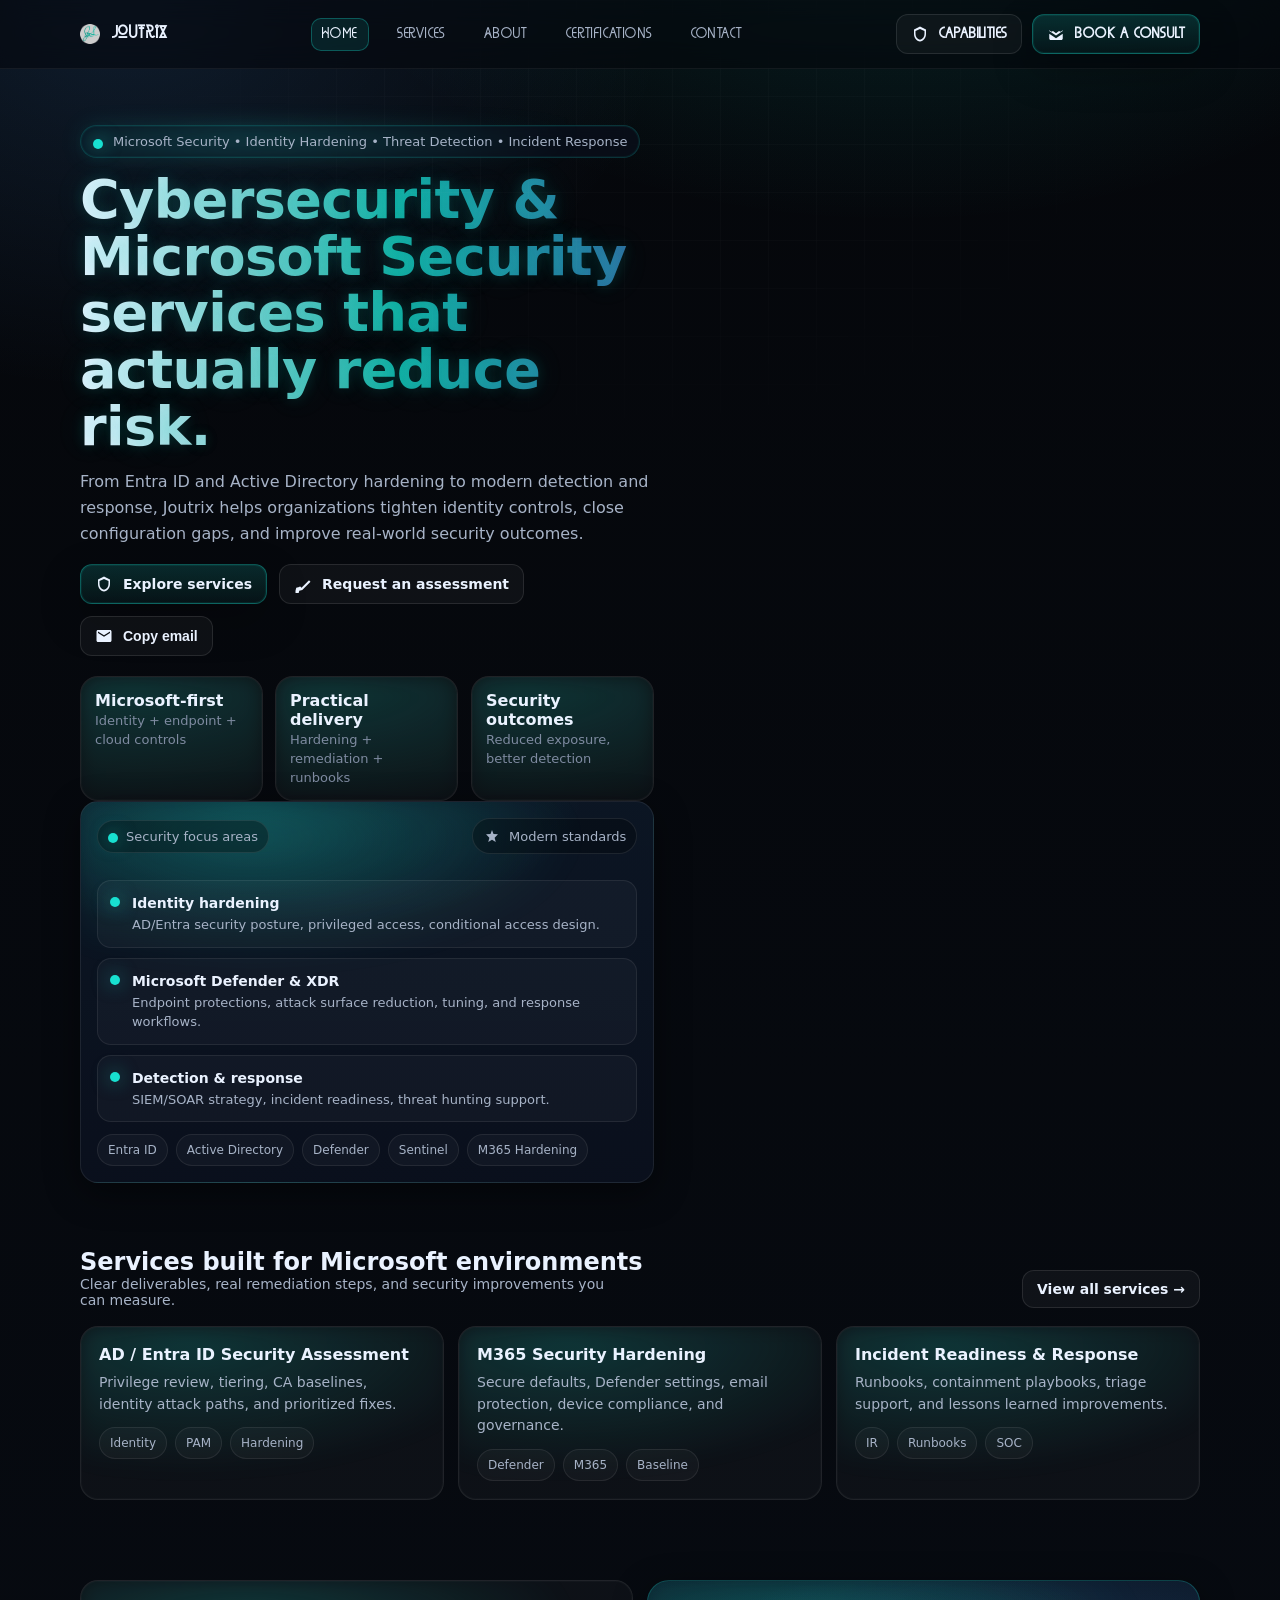
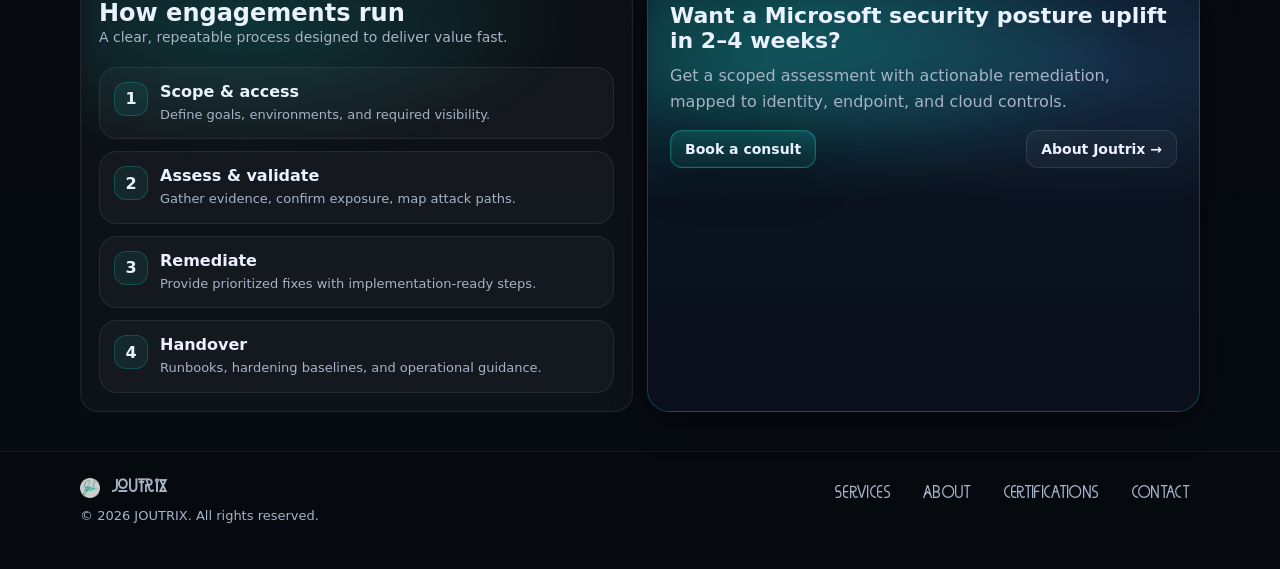
==== index.html @ ea207933 "Update index.html" ====
<!doctype html>
<html lang="en">
<head>
  <meta charset="utf-8" />
  <meta name="viewport" content="width=device-width,initial-scale=1" />
  <meta name="description" content="Joutrix Cybersecurity & Microsoft Security Services – hardening, detection, response, and advisory." />
  <meta name="robots" content="index, follow" />
  <link rel="canonical" href="https://tmp.joutrix.com/" />
  
  <!-- Open Graph / Social -->
  <meta property="og:type" content="website" />
  <meta property="og:title" content="Joutrix | Microsoft Security Consulting" />
  <meta property="og:description" content="Reduce risk with Entra ID hardening, Defender tuning, and incident response for Microsoft environments." />
  <meta property="og:url" content="https://tmp.joutrix.com/" />
  <meta property="og:image" content="https://tmp.joutrix.com/assets/og-image.jpg" />
  <meta name="twitter:card" content="summary_large_image" />
  
  <!-- Favicon & PWA -->
  <link rel="icon" type="image/x-icon" href="/assets/favicon.ico" />
  <link rel="apple-touch-icon" href="/assets/favicon.ico" />
  
  <title>Joutrix | Cybersecurity & Microsoft Security Services</title>
  <link rel="stylesheet" href="assets/styles.css" />
  
  <!-- Structured Data (Schema.org) -->
  <script type="application/ld+json">
  {
    "@context": "https://schema.org",
    "@type": "ProfessionalService",
    "name": "Joutrix",
    "description": "Cybersecurity & Microsoft Security services: Entra ID hardening, Defender tuning, incident response.",
    "url": "https://tmp.joutrix.com",
    "priceRange": "$$",
    "areaServed": "Worldwide"
  }
  </script>
</head>
<body>
  <!-- Accessibility: Skip link -->
  <a href="#main-content" class="skip-link">Skip to main content</a>
  
  <div class="bg-grid" aria-hidden="true"></div>

  <header>
    <div class="container">
      <div class="nav">
        <!-- NEW CODE -->
        <a class="brand" href="index.html" aria-label="Joutrix Home">
          <img src="assets/favicon.ico" alt="" aria-hidden="true" class="brand-logo" />
          <span>JOUTRIX</span>
        </a>

        <nav class="navlinks" aria-label="Primary">
          <a data-nav href="index.html">Home</a>
          <a data-nav href="services.html">Services</a>
          <a data-nav href="about.html">About</a>
          <a data-nav href="certifications.html">Certifications</a>
          <a data-nav href="contact.html">Contact</a>
        </nav>

        <div class="nav-cta">
          <a class="btn" href="services.html">
            <svg class="icon" viewBox="0 0 24 24" aria-hidden="true"><path d="M12 2l8 4v6c0 5-3.4 9.4-8 10-4.6-.6-8-5-8-10V6l8-4zm0 3.2L6 8v4c0 3.8 2.4 7.1 6 7.8 3.6-.7 6-4 6-7.8V8l-6-2.8z"/></svg>
            Capabilities
          </a>
          <a class="btn btn-primary" href="contact.html">
            <svg class="icon" viewBox="0 0 24 24" aria-hidden="true"><path d="M21 8V7l-3 2-2-1-4 3-4-3-2 1-3-2v1l9 6 9-6zm0 3.5l-9 6-9-6V18c0 1.1.9 2 2 2h14c1.1 0 2-.9 2-2v-6.5z"/></svg>
            Book a consult
          </a>
        </div>

        <button class="burger" data-burger aria-label="Open menu" aria-expanded="false" aria-controls="mobile-panel">
          <svg class="icon" viewBox="0 0 24 24" aria-hidden="true">
            <path d="M4 6h16v2H4V6zm0 5h16v2H4v-2zm0 5h16v2H4v-2z"/>
          </svg>
        </button>
      </div>

      <div class="mobile-panel" data-mobile-panel id="mobile-panel" hidden>
        <div class="brand" style="padding: 12px 8px; margin-bottom: 8px;">
          <img src="assets/favicon.ico" alt="" class="brand-logo" />
          <span>JOUTRIX</span>
        </div>
        <a data-nav href="index.html">Home</a>
        <a data-nav href="services.html">Services</a>
        <a data-nav href="about.html">About</a>
        <a data-nav href="certifications.html">Certifications</a>
        <a data-nav href="contact.html">Contact</a>
      </div>
    </div>
  </header>

  <main id="main-content">
    <section class="hero">
      <div class="container">
        <div class="pill glow">
          <span class="dot" aria-hidden="true"></span>
          Microsoft Security • Identity Hardening • Threat Detection • Incident Response
        </div>

        <div class="hero-grid">
          <div>
            <h1>Cybersecurity & Microsoft Security services that actually reduce risk.</h1>
            <p>
              From Entra ID and Active Directory hardening to modern detection and response,
              Joutrix helps organizations tighten identity controls, close configuration gaps,
              and improve real-world security outcomes.
            </p>

            <div class="hero-actions">
              <a class="btn btn-primary" href="services.html">
                <svg class="icon" viewBox="0 0 24 24" aria-hidden="true"><path d="M12 2l8 4v6c0 5-3.4 9.4-8 10-4.6-.6-8-5-8-10V6l8-4zm0 3.2L6 8v4c0 3.8 2.4 7.1 6 7.8 3.6-.7 6-4 6-7.8V8l-6-2.8z"/></svg>
                Explore services
              </a>
              <a class="btn" href="contact.html">
                <svg class="icon" viewBox="0 0 24 24" aria-hidden="true"><path d="M2 21l1-4 4-1 11-11 4 4-11 11-4 1-1 4H2zm6-6l2 2 10-10-2-2L8 15z"/></svg>
                Request an assessment
              </a>
              <button class="btn" data-copy="connect@joutrix.com" type="button">
                <svg class="icon" viewBox="0 0 24 24" aria-hidden="true"><path d="M20 4H4c-1.1 0-2 .9-2 2v12c0 1.1.9 2 2 2h16c1.1 0 2-.9 2-2V6c0-1.1-.9-2-2-2zm0 4l-8 5-8-5V6l8 5 8-5v2z"/></svg>
                Copy email
              </button>
            </div>

            <div class="kpi">
              <div class="card glow">
                <strong>Microsoft-first</strong>
                <span>Identity + endpoint + cloud controls</span>
              </div>
              <div class="card glow">
                <strong>Practical delivery</strong>
                <span>Hardening + remediation + runbooks</span>
              </div>
              <div class="card glow">
                <strong>Security outcomes</strong>
                <span>Reduced exposure, better detection</span>
              </div>
            </div>
          <aside class="hero-card glow">
            <div class="top">
              <div class="badge">
                <span class="dot" aria-hidden="true"></span>
                Security focus areas
              </div>
              <div class="badge">
                <svg class="icon" viewBox="0 0 24 24" aria-hidden="true"><path d="M12 17l-5 3 1.5-5.8L4 9.8l6-.4L12 4l2 5.4 6 .4-4.5 4.4L17 20z"/></svg>
                Modern standards
              </div>
            </div>

            <div class="content">
              <div class="mini-list">
                <div class="mini-item">
                  <span class="dot" aria-hidden="true"></span>
                  <div>
                    <b>Identity hardening</b>
                    <p>AD/Entra security posture, privileged access, conditional access design.</p>
                  </div>
                </div>
                <div class="mini-item">
                  <span class="dot" aria-hidden="true"></span>
                  <div>
                    <b>Microsoft Defender & XDR</b>
                    <p>Endpoint protections, attack surface reduction, tuning, and response workflows.</p>
                  </div>
                </div>
                <div class="mini-item">
                  <span class="dot" aria-hidden="true"></span>
                  <div>
                    <b>Detection & response</b>
                    <p>SIEM/SOAR strategy, incident readiness, threat hunting support.</p>
                  </div>
                </div>
              </div>

              <div class="tags" aria-label="Tags">
                <span class="tag">Entra ID</span>
                <span class="tag">Active Directory</span>
                <span class="tag">Defender</span>
                <span class="tag">Sentinel</span>
                <span class="tag">M365 Hardening</span>
              </div>
            </div>
          </aside>
        </div>
      </div>
    </section>

    <section>
      <div class="container">
        <div class="section-title">
          <div>
            <h2>Services built for Microsoft environments</h2>
            <p>Clear deliverables, real remediation steps, and security improvements you can measure.</p>
          </div>
          <a class="btn" href="services.html">View all services →</a>
        </div>

        <div class="grid-3">
          <div class="card glow">
            <h3>AD / Entra ID Security Assessment</h3>
            <p>Privilege review, tiering, CA baselines, identity attack paths, and prioritized fixes.</p>
            <div class="tags">
              <span class="tag">Identity</span><span class="tag">PAM</span><span class="tag">Hardening</span>
            </div>
          </div>

          <div class="card glow">
            <h3>M365 Security Hardening</h3>
            <p>Secure defaults, Defender settings, email protection, device compliance, and governance.</p>
            <div class="tags">
              <span class="tag">Defender</span><span class="tag">M365</span><span class="tag">Baseline</span>
            </div>
          </div>

          <div class="card glow">
            <h3>Incident Readiness & Response</h3>
            <p>Runbooks, containment playbooks, triage support, and lessons learned improvements.</p>
            <div class="tags">
              <span class="tag">IR</span><span class="tag">Runbooks</span><span class="tag">SOC</span>
            </div>
          </div>
        </div>
      </div>
    </section>

    <section>
      <div class="container">
        <div class="grid-2">
          <div class="card glow">
            <div class="section-title">
              <div>
                <h2>How engagements run</h2>
                <p>A clear, repeatable process designed to deliver value fast.</p>
              </div>
            </div>

            <div class="timeline">
              <div class="step">
                <div class="num">1</div>
                <div>
                  <b>Scope & access</b>
                  <span>Define goals, environments, and required visibility.</span>
                </div>
              </div>
              <div class="step">
                <div class="num">2</div>
                <div>
                  <b>Assess & validate</b>
                  <span>Gather evidence, confirm exposure, map attack paths.</span>
                </div>
              </div>
              <div class="step">
                <div class="num">3</div>
                <div>
                  <b>Remediate</b>
                  <span>Provide prioritized fixes with implementation-ready steps.</span>
                </div>
              </div>
              <div class="step">
                <div class="num">4</div>
                <div>
                  <b>Handover</b>
                  <span>Runbooks, hardening baselines, and operational guidance.</span>
                </div>
              </div>
            </div>
          </div>

          <div class="cta glow">
            <h2>Want a Microsoft security posture uplift in 2–4 weeks?</h2>
            <p>
              Get a scoped assessment with actionable remediation, mapped to identity, endpoint,
              and cloud controls.
            </p>
            <div class="row">
              <a class="btn btn-primary" href="contact.html">Book a consult</a>
              <a class="btn" href="about.html">About Joutrix →</a>
            </div>
          </div>
        </div>
      </div>
    </section>

  </main>

  <footer>
    <div class="container">
      <div class="footer-grid">
        <div>
          <div class="brand">
            <img src="assets/favicon.ico" alt="" aria-hidden="true" class="brand-logo" />
            <span>JOUTRIX</span>
          </div>
          <div style="margin-top:10px; font-size:13px;">© <span id="y"></span> JOUTRIX. All rights reserved.</div>
        </div>

        <div class="footer-links" aria-label="Footer">
          <a href="services.html">Services</a>
          <a href="about.html">About</a>
          <a href="certifications.html">Certifications</a>
          <a href="contact.html">Contact</a>
        </div>
      </div>
    </div>
  </footer>

  <script>
    document.getElementById('y').textContent = new Date().getFullYear();
  </script>
  <script src="assets/script.js"></script>
</body>
</html>
---- assets/styles.css ----
/* =========================
   JOUTRIX-STYLE CYBER THEME
   Modern, responsive, no framework
   ========================= */

/* Custom font: Eastone */
@font-face {
  font-family: "Eastone";
  src: url("./eastone.ttf") format("truetype");
  font-weight: 400;
  font-style: normal;
  font-display: swap;
}

:root{
  --bg-0: #05070b;
  --bg-1: #070b12;
  --panel: #0b1220;
  --panel-2: #0e1a2b;
  --text: #eaf2ff;
  --muted: #a7b3c7;
  --muted-2:#7f8ba1;

  /* Accent (teal glow) */
  --accent: #18e0d0;
  --accent-2:#56fff2;

  /* Secondary accent (Azure/purple hint) */
  --azure: #4da3ff;
  --violet:#8b5cf6;

  /* Borders / shadows */
  --border: rgba(255,255,255,.08);
  --border-2: rgba(24,224,208,.18);
  --shadow: 0 10px 35px rgba(0,0,0,.45);

  /* Radii */
  --r-lg: 18px;
  --r-md: 14px;

  /* Layout */
  --max: 1160px;

  /* Typography */
  --font: ui-sans-serif, system-ui, -apple-system, Segoe UI, Roboto, Helvetica, Arial, "Apple Color Emoji","Segoe UI Emoji";
}

*{ box-sizing: border-box; }
html{ scroll-behavior:smooth; }
body{
  margin:0;
  font-family: var(--font);
  color: var(--text);
  background:
    radial-gradient(1200px 800px at 70% -10%, rgba(24,224,208,.18), transparent 55%),
    radial-gradient(900px 650px at 10% 0%, rgba(77,163,255,.14), transparent 60%),
    linear-gradient(180deg, var(--bg-0), var(--bg-1));
  overflow-x:hidden;
}

a{ color:inherit; text-decoration:none; }
img{ max-width:100%; display:block; }

.container{
  max-width: var(--max);
  margin: 0 auto;
  padding: 0 20px;
}

/* Eastone only for headings + brand text */
h1, h2, h3,
.brand span,
.section-title h2,
.pagehead h1 {
  font-family: var(--font);
  letter-spacing: normal;
}

/* ======= Skip Link (Accessibility) ======= */
.skip-link{
  position: absolute;
  left: 12px;
  top: -60px;
  padding: 10px 14px;
  background: var(--accent);
  color: var(--bg-0);
  font-weight: 700;
  border-radius: 12px;
  z-index: 9999;
  transition: top .2s ease;
}

.skip-link:focus{
  top: 12px;
}

/* ======= Subtle cyber grid background layer ======= */
.bg-grid{
  position: fixed;
  inset: 0;
  pointer-events:none;
  opacity:.22;
  mix-blend-mode: screen;
  background:
    linear-gradient(to right, rgba(255,255,255,.06) 1px, transparent 1px),
    linear-gradient(to bottom, rgba(255,255,255,.06) 1px, transparent 1px);
  background-size: 48px 48px;
  mask-image: radial-gradient(600px 420px at 50% 12%, black 40%, transparent 75%);
}

/* ======= Glow utilities ======= */
.glow{
  position: relative;
  isolation: isolate;
}
.glow::after{
  content:"";
  position:absolute;
  inset:-2px;
  border-radius: inherit;
  background: radial-gradient(600px 240px at 30% 10%, rgba(24,224,208,.18), transparent 55%);
  filter: blur(10px);
  z-index:-1;
  pointer-events: none;
}

.pill{
  display:inline-flex;
  align-items:center;
  gap:10px;
  padding: 8px 12px;
  border:1px solid var(--border-2);
  background: rgba(11,18,32,.55);
  border-radius: 999px;
  box-shadow: 0 0 0 1px rgba(24,224,208,.06) inset;
  backdrop-filter: blur(10px);
  font-size: 13px;
  color: var(--muted);
}

/* ======= Header / Nav ======= */
header{
  position: sticky;
  top:0;
  z-index: 50;
  border-bottom: 1px solid rgba(255,255,255,.06);
  background: rgba(5,7,11,.55);
  backdrop-filter: blur(14px);
}

.nav{
  display:flex;
  align-items:center;
  justify-content: space-between;
  padding: 14px 0;
}

.brand{
  display:flex;
  align-items:center;
  gap:12px;
  letter-spacing: .5px;
  font-weight: 700;
}
/* Brand Logo (favicon) */
.brand-logo {
  width: 20px;
  height: 20px;
  border-radius: 8px;
  object-fit: contain;
}
.brand-badge{
  width: 36px; height:36px;
  border-radius: 12px;
  border:1px solid var(--border-2);
  background:
    radial-gradient(12px 12px at 30% 30%, rgba(24,224,208,.75), transparent 60%),
    radial-gradient(16px 16px at 70% 70%, rgba(77,163,255,.55), transparent 60%),
    linear-gradient(180deg, rgba(14,26,43,.9), rgba(11,18,32,.9));
  box-shadow: 0 0 22px rgba(24,224,208,.12);
}

.navlinks{
  display:flex;
  align-items:center;
  gap: 18px;
}

.navlinks a{
  color: var(--muted);
  font-size: 14px;
  padding: 8px 10px;
  border-radius: 10px;
  transition: .2s ease;
}
.navlinks a:hover,
.navlinks a[aria-current="page"],
.navlinks a.active{
  color: var(--text);
  background: rgba(24, 224, 208, 0.1);
  border: 1px solid rgba(24, 224, 208, 0.3);
}

/* =========================
   Eastone usage: MENU + FOOTER ONLY
   ========================= */

/* Top nav + mobile nav */
.navlinks a,
.mobile-panel a,
.nav-cta .btn,
.brand span {
  font-family: "Eastone", var(--font);
  letter-spacing: 0.4px;
}

/* Footer: brand + links */
footer .brand span,
footer a {
  font-family: "Eastone", var(--font);
  letter-spacing: 0.35px;
}

.nav-cta{
  display:flex;
  align-items:center;
  gap:10px;
}

.btn{
  display:inline-flex;
  align-items:center;
  justify-content:center;
  gap:10px;
  padding: 10px 14px;
  border-radius: 12px;
  border:1px solid rgba(255,255,255,.10);
  background: rgba(255,255,255,.04);
  color: var(--text);
  font-size: 14px;
  font-weight: 600;
  transition: .2s ease;
  cursor:pointer;
}
.btn:hover{ transform: translateY(-1px); border-color: rgba(255,255,255,.18); }
.btn:focus-visible {
  outline: 2px solid var(--accent);
  outline-offset: 2px;
}
.btn:focus {
  outline: none;
}
.btn-primary{
  border-color: rgba(24,224,208,.32);
  background:
    linear-gradient(180deg, rgba(24,224,208,.16), rgba(24,224,208,.05));
  box-shadow: 0 0 0 1px rgba(24,224,208,.08) inset, 0 16px 40px rgba(0,0,0,.25);
}
.btn-primary:hover{ border-color: rgba(24,224,208,.55); }
.btn:disabled,
.btn[aria-disabled="true"] {
  opacity: 0.6;
  cursor: not-allowed;
  transform: none !important;
}

.icon{
  width:18px; height:18px; display:inline-block;
  fill: currentColor;
}

/* Mobile */
.burger{
  display:none;
  width:40px; height:40px;
  border-radius: 12px;
  border: 1px solid rgba(255,255,255,.10);
  background: rgba(255,255,255,.04);
  cursor: pointer;
}
.burger:focus-visible {
  outline: 2px solid var(--accent);
  outline-offset: 2px;
}
.burger[aria-expanded="true"] {
  background: rgba(24, 224, 208, 0.12);
  border-color: var(--accent);
}
.burger[aria-expanded="true"] .icon {
  color: var(--accent);
}
.mobile-panel{
  display:none;
  padding: 0 0 16px 0;
}
.mobile-panel[hidden] {
  display: none !important;
}
.mobile-panel a{
  display:flex;
  align-items:center;
  padding: 12px 8px;
  border-radius: 12px;
  color: var(--muted);
  min-height: 44px;
}
.mobile-panel a:hover{
  background: rgba(255,255,255,.04);
  color: var(--text);
}

/* ======= Hero ======= */
.hero{
  padding: 56px 0 24px;
}
.hero-grid{
  display:grid;
  grid-template-columns: 1.05fr .95fr;
  gap: 26px;
  align-items: start;
}
.hero h1{
  font-family: var(--font);
  font-size: clamp(34px, 4.3vw, 54px);
  line-height: 1.05;
  margin: 14px 0 14px;

  /* cyber feel without a hard-to-read font */
  letter-spacing: -0.6px;
  text-shadow:
    0 0 14px rgba(24,224,208,.16),
    0 0 34px rgba(24,224,208,.10);

  background: linear-gradient(
    90deg,
    rgba(234,242,255,1) 0%,
    rgba(24,224,208,.75) 55%,
    rgba(77,163,255,.60) 100%
  );
  -webkit-background-clip: text;
  background-clip: text;
  color: transparent;
}
.hero p{
  color: var(--muted);
  font-size: 16px;
  line-height: 1.6;
  margin: 0 0 18px;
  max-width: 60ch;
}
.hero-actions{
  display:flex;
  flex-wrap: wrap;
  gap: 12px;
  margin-top: 16px;
}
.kpi{
  display:grid;
  grid-template-columns: repeat(3, 1fr);
  gap: 12px;
  margin-top: 20px;
}
.kpi .card{
  padding: 14px;
}
.kpi strong{
  display:block;
  font-size: 16px;
}
.kpi span{ color: var(--muted-2); font-size: 13px; }

/* Hero right card */
.hero-card{
  border: 1px solid var(--border);
  border-radius: var(--r-lg);
  background:
    radial-gradient(600px 240px at 30% 0%, rgba(24,224,208,.18), transparent 55%),
    linear-gradient(180deg, rgba(14,26,43,.75), rgba(11,18,32,.8));
  box-shadow: var(--shadow);
  overflow:hidden;
  contain: layout style paint;
}
.hero-card .top{
  padding: 16px 16px 0;
  display:flex;
  align-items:center;
  justify-content: space-between;
  gap: 10px;
}
.badge{
  display:inline-flex;
  align-items:center;
  gap:8px;
  font-size: 13px;
  color: var(--muted);
  padding: 8px 10px;
  border-radius: 999px;
  border: 1px solid rgba(255,255,255,.09);
  background: rgba(5,7,11,.35);
}
.hero-card .content{
  padding: 14px 16px 16px;
}
.mini-list{
  display:grid;
  gap: 10px;
  margin-top: 12px;
}
.mini-item{
  display:flex;
  gap: 12px;
  padding: 12px;
  border-radius: 14px;
  border: 1px solid rgba(255,255,255,.08);
  background: rgba(255,255,255,.03);
  transition: border-color 0.2s ease, background 0.2s ease;
}
.mini-item:hover,
.mini-item:focus-within {
  border-color: var(--accent);
  background: rgba(24, 224, 208, 0.06);
}
.mini-item b{ font-size: 14px; }
.mini-item p{
  margin: 4px 0 0;
  color: var(--muted);
  font-size: 13px;
  line-height: 1.45;
}
.dot{
  width: 10px;
  height: 10px;
  margin-top: 4px;
  border-radius: 50%;
  background: var(--accent);
  box-shadow: 0 0 18px rgba(24,224,208,.55);
}

/* ======= Sections / Cards ======= */
section{
  padding: 40px 0;
}
.section-title{
  display:flex;
  align-items: flex-end;
  justify-content: space-between;
  gap: 16px;
  margin-bottom: 18px;
}
.section-title h2{
  margin:0;
  font-size: 24px;
}
.section-title p{
  margin:0;
  color: var(--muted);
  font-size: 14px;
  max-width: 62ch;
}

.grid-3{
  display:grid;
  grid-template-columns: repeat(3, 1fr);
  gap: 14px;
}
.grid-2{
  display:grid;
  grid-template-columns: repeat(2, 1fr);
  gap: 14px;
}

.card{
  border: 1px solid var(--border);
  border-radius: var(--r-lg);
  background: rgba(255,255,255,.03);
  padding: 18px;
  box-shadow: 0 0 0 1px rgba(255,255,255,.02) inset;
  contain: layout style paint;
}
.card:hover{
  border-color: rgba(24,224,208,.22);
}
.card:focus-within {
  border-color: var(--accent);
  background: rgba(24, 224, 208, 0.06);
}
.card h3{
  margin: 0 0 8px;
  font-size: 16px;
}
.card p{
  margin: 0;
  color: var(--muted);
  font-size: 14px;
  line-height: 1.55;
}

.tags{
  display:flex;
  flex-wrap: wrap;
  gap: 8px;
  margin-top: 12px;
}
.tag{
  font-size: 12px;
  color: var(--muted);
  padding: 6px 10px;
  border-radius: 999px;
  border:1px solid rgba(255,255,255,.08);
  background: rgba(255,255,255,.03);
  transition: all 0.2s ease;
  white-space: nowrap;
  min-height: 32px;
  display: inline-flex;
  align-items: center;
}
.tag:hover {
  color: var(--text);
  border-color: var(--accent);
  background: rgba(24, 224, 208, 0.1);
}

/* ======= Process timeline ======= */
.timeline{
  display:grid;
  gap: 12px;
}
.step{
  display:flex;
  gap: 12px;
  padding: 14px;
  border-radius: var(--r-lg);
  border:1px solid rgba(255,255,255,.08);
  background: rgba(255,255,255,.03);
  transition: border-color 0.2s ease, background 0.2s ease;
}
.step:hover {
  border-color: var(--accent);
  background: rgba(24, 224, 208, 0.06);
}
.step .num{
  width: 34px; height:34px;
  border-radius: 12px;
  display:grid;
  place-items:center;
  border:1px solid rgba(24,224,208,.22);
  background: rgba(24,224,208,.08);
  color: var(--text);
  font-weight: 700;
  flex-shrink: 0;
}
.step b{ display:block; }
.step span{
  display:block;
  color: var(--muted);
  font-size: 13px;
  margin-top: 4px;
  line-height: 1.5;
}

/* ======= CTA ======= */
.cta{
  border-radius: 22px;
  border:1px solid rgba(24,224,208,.24);
  background:
    radial-gradient(700px 250px at 20% 20%, rgba(24,224,208,.20), transparent 55%),
    radial-gradient(700px 250px at 80% 20%, rgba(77,163,255,.16), transparent 55%),
    linear-gradient(180deg, rgba(14,26,43,.72), rgba(11,18,32,.78));
  box-shadow: var(--shadow);
  padding: 22px;
  contain: layout style paint;
}
.cta h2{ margin: 0 0 10px; font-size: 22px; }
.cta p{ margin: 0; color: var(--muted); line-height: 1.6; }
.cta .row{
  display:flex;
  flex-wrap: wrap;
  align-items:center;
  justify-content: space-between;
  gap: 14px;
  margin-top: 16px;
}

/* ======= Footer ======= */
footer{
  padding: 26px 0 46px;
  color: var(--muted);
  border-top: 1px solid rgba(255,255,255,.06);
  background: rgba(5,7,11,.35);
}
.footer-grid{
  display:grid;
  grid-template-columns: 1.3fr .7fr;
  gap: 18px;
}
.footer-links{
  display:flex;
  flex-wrap: wrap;
  gap: 12px;
  justify-content: flex-end;
}
.footer-links a{
  color: var(--muted);
  padding: 8px 10px;
  border-radius: 10px;
}
.footer-links a:hover{
  color: var(--text);
  background: rgba(255,255,255,.04);
}

/* ======= Page header ======= */
.pagehead{
  padding: 26px 0 10px;
}
.pagehead h1{
  margin: 8px 0 10px;
  font-size: 34px;
  letter-spacing: -0.4px;
}
.pagehead p{
  margin: 0;
  color: var(--muted);
  max-width: 70ch;
  line-height: 1.65;
}

/* ======= Forms ======= */
form{
  display:grid;
  gap: 12px;
}
.field{
  display:grid;
  gap: 8px;
}
label{ color: var(--muted); font-size: 13px; }
input, textarea, select{
  width: 100%;
  padding: 12px 12px;
  border-radius: 14px;
  border:1px solid rgba(255,255,255,.10);
  background: rgba(255,255,255,.03);
  color: var(--text);
  outline: none;
  font-size: 16px;
}
textarea{ min-height: 140px; resize: vertical; }
input:focus, textarea:focus, select:focus{
  border-color: rgba(24,224,208,.38);
  box-shadow: 0 0 0 4px rgba(24,224,208,.10);
}
input:focus-visible, textarea:focus-visible, select:focus-visible {
  outline: 2px solid var(--accent);
  outline-offset: 2px;
}
input:invalid:not(:placeholder-shown),
textarea:invalid:not(:placeholder-shown) {
  border-color: #ef4444;
}
input:valid:not(:placeholder-shown),
textarea:valid:not(:placeholder-shown) {
  border-color: #22c55e;
}

/* ======= Screen Reader Only (Accessibility) ======= */
.sr-only {
  position: absolute;
  width: 1px; height: 1px;
  padding: 0; margin: -1px;
  overflow: hidden; clip: rect(0,0,0,0);
  white-space: nowrap; border: 0;
}

/* ======= Responsive ======= */
@media (max-width: 980px){
  .hero-grid{ grid-template-columns: 1fr; }
  .grid-3{ grid-template-columns: 1fr; }
  .grid-2{ grid-template-columns: 1fr; }
  .kpi{ grid-template-columns: 1fr; }
}
@media (max-width: 820px){
  .navlinks, .nav-cta{ display:none; }
  .burger{ display:inline-grid; place-items:center; }
  .mobile-panel{ display:block; }
  .footer-grid{ grid-template-columns: 1fr; }
  .footer-links{ justify-content: flex-start; }
}
@media (max-width: 768px) {
  .hero h1 {
    font-size: clamp(28px, 6vw, 42px);
  }
  .hero-actions {
    flex-direction: column;
    align-items: stretch;
  }
  .hero-actions .btn {
    width: 100%;
    justify-content: center;
  }
  .kpi {
    grid-template-columns: repeat(2, 1fr);
  }
  .section-title {
    flex-direction: column;
    align-items: flex-start;
    gap: 12px;
  }
  .section-title .btn {
    width: 100%;
    justify-content: center;
  }
}

/* ======= Reduced Motion (Accessibility) ======= */
@media (prefers-reduced-motion: reduce) {
  *,
  *::before,
  *::after {
    animation-duration: 0.01ms !important;
    animation-iteration-count: 1 !important;
    transition-duration: 0.01ms !important;
    scroll-behavior: auto !important;
  }
  .btn:hover { transform: none; }
}

/* ======= High Contrast Mode (Accessibility) ======= */
@media (prefers-contrast: high) {
  :root {
    --border: rgba(255,255,255,.3);
    --muted: #cbd5e1;
    --muted-2: #94a3b8;
  }
  .card,
  .hero-card,
  .cta {
    border-width: 2px;
  }
  .glow::after {
    display: none;
  }
}

/* ======= Print Styles ======= */
@media print {
  .bg-grid,
  .burger,
  .mobile-panel,
  .nav-cta,
  .hero-actions button[data-copy] {
    display: none !important;
  }
  body {
    background: #fff !important;
    color: #000 !important;
  }
  .card,
  .hero-card,
  .cta {
    border: 1px solid #ccc !important;
    box-shadow: none !important;
    background: #fff !important;
  }
  a {
    text-decoration: underline;
    color: #000 !important;
  }
}
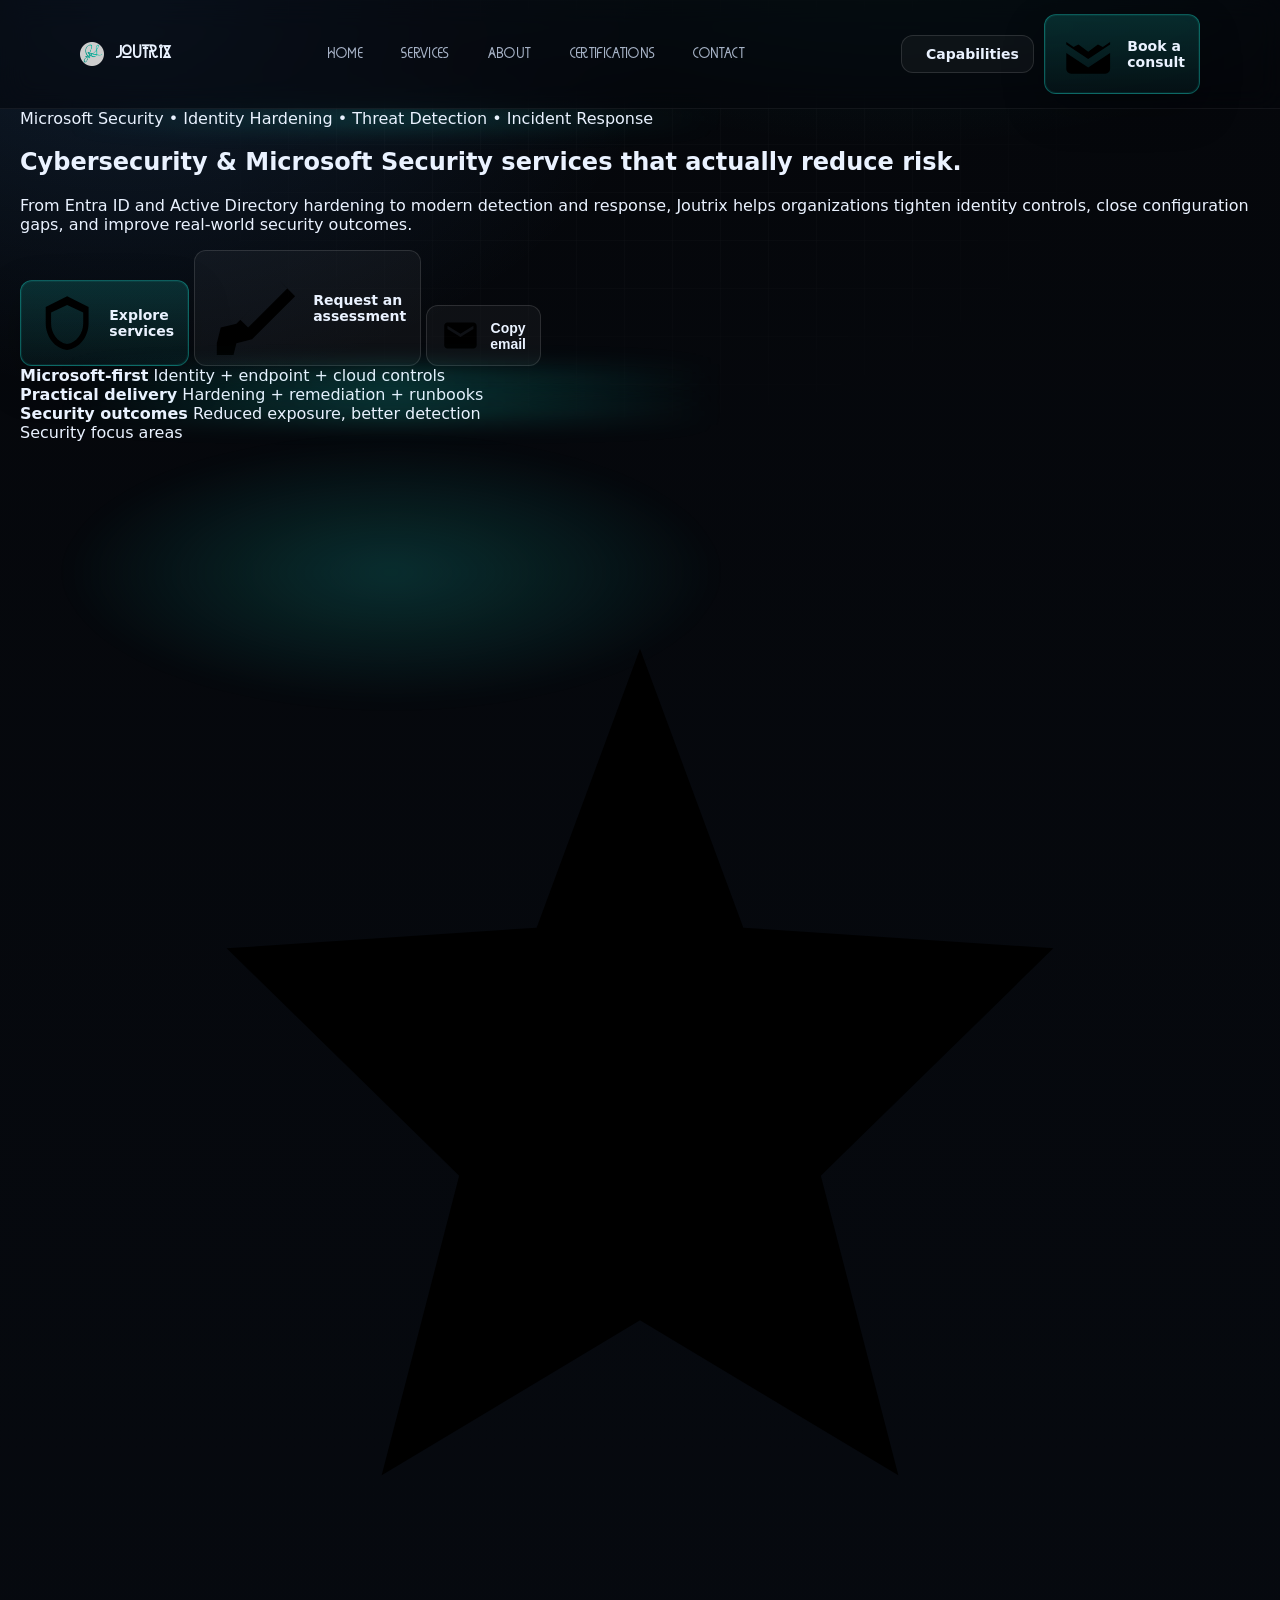
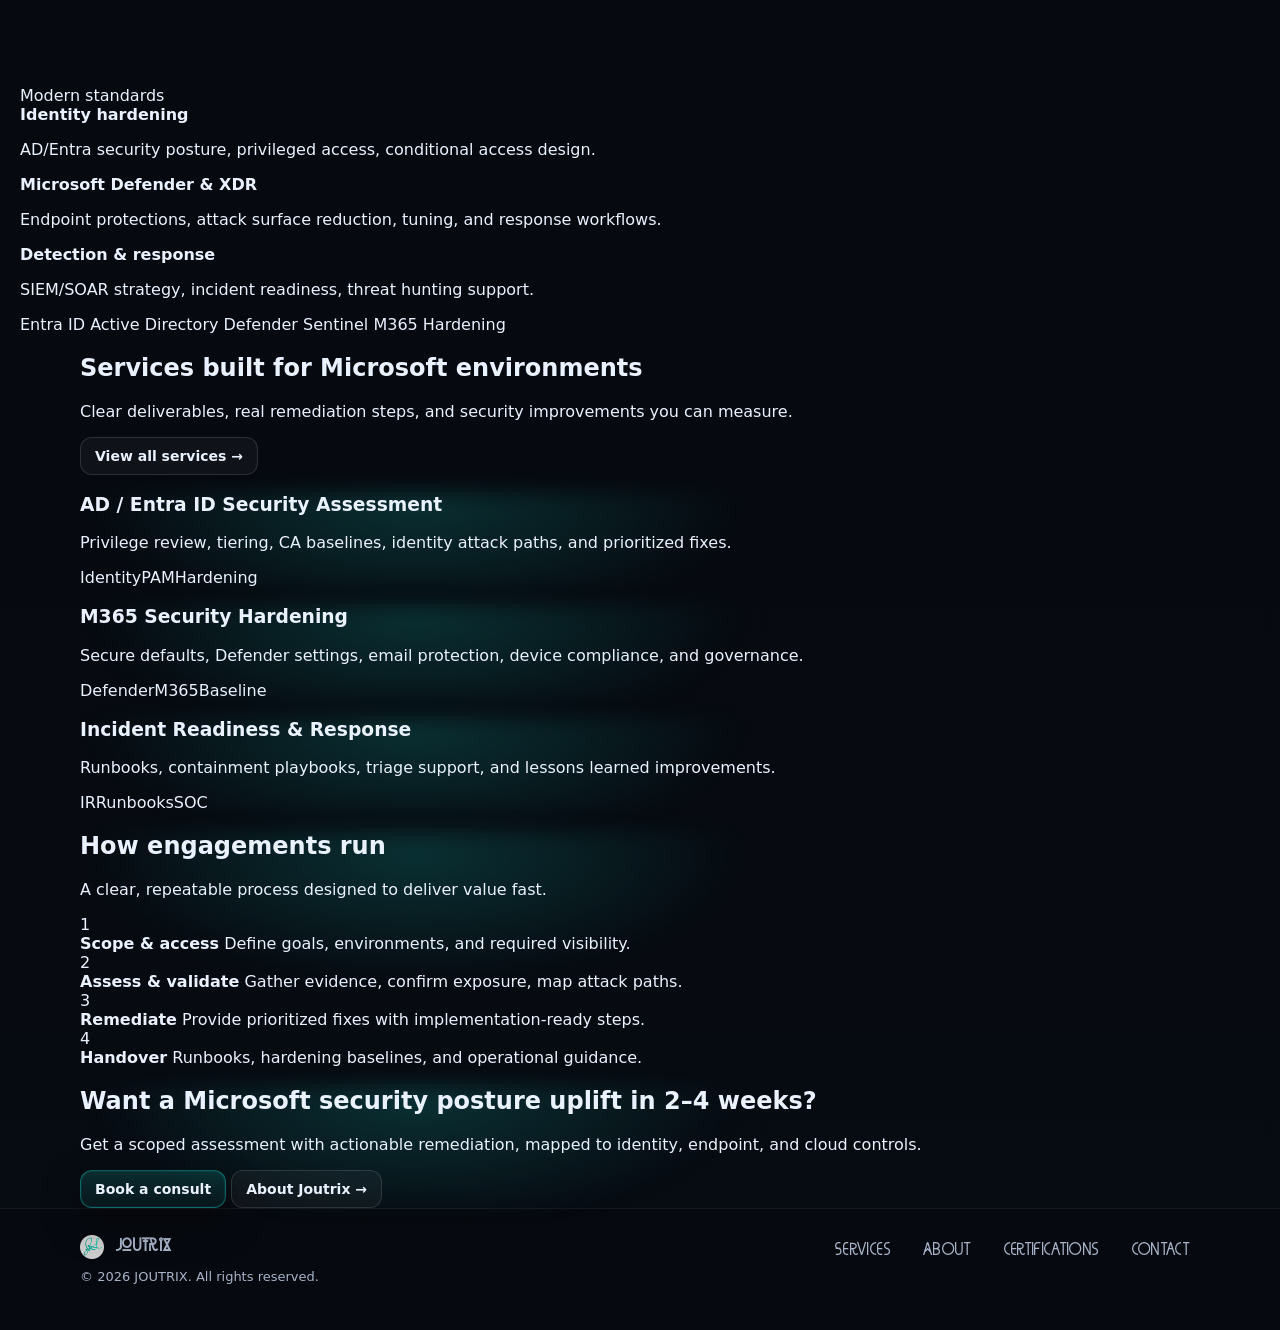
==== commit 47ce22b1: "Update index.html" ====
--- a/index.html
+++ b/index.html
@@ -92,7 +92,7 @@
 
   <main id="main-content">
     <section class="hero">
-      <div class="container">
+      <div class="container-wide">
         <div class="pill glow">
           <span class="dot" aria-hidden="true"></span>
           Microsoft Security • Identity Hardening • Threat Detection • Incident Response
--- a/assets/styles.css
+++ b/assets/styles.css
@@ -1,9 +1,8 @@
 /* =========================
-   JOUTRIX-STYLE CYBER THEME
-   Modern, responsive, no framework
-   ========================= */
-
-/* Custom font: Eastone */
+  , responsive, no framework   JOUTRIX-STYLE CYBER THEME
+   ========================= */
+
+/* Custom font: Eastone (branding only) */
 @font-face {
   font-family: "Eastone";
   src: url("./eastone.ttf") format("truetype");
@@ -21,13 +20,9 @@
   --muted: #a7b3c7;
   --muted-2:#7f8ba1;
 
-  /* Accent (teal glow) */
+  /* Accent */
   --accent: #18e0d0;
   --accent-2:#56fff2;
-
-  /* Secondary accent (Azure/purple hint) */
-  --azure: #4da3ff;
-  --violet:#8b5cf6;
 
   /* Borders / shadows */
   --border: rgba(255,255,255,.08);
@@ -41,12 +36,14 @@
   /* Layout */
   --max: 1160px;
 
-  /* Typography */
-  --font: ui-sans-serif, system-ui, -apple-system, Segoe UI, Roboto, Helvetica, Arial, "Apple Color Emoji","Segoe UI Emoji";
+  /* Body typography (readable) */
+  --font: ui-sans-serif, system-ui, -apple-system, Segoe UI, Roboto,
+           Helvetica, Arial, "Apple Color Emoji","Segoe UI Emoji";
 }
 
 *{ box-sizing: border-box; }
 html{ scroll-behavior:smooth; }
+
 body{
   margin:0;
   font-family: var(--font);
@@ -66,35 +63,45 @@
   margin: 0 auto;
   padding: 0 20px;
 }
-
-/* Eastone only for headings + brand text */
-h1, h2, h3,
-.brand span,
-.section-title h2,
-.pagehead h1 {
-  font-family: var(--font);
-  letter-spacing: normal;
-}
-
-/* ======= Skip Link (Accessibility) ======= */
+/* Wider container (use only where needed, e.g., HERO) */
+.container-wide{
+  max-width: 1320px;   /* Feel free to try 1440px if you want it even wider */
+  margin: 0 auto;
+  padding: 0 20px;
+}
+
+/* =========================
+   Accessibility
+   ========================= */
+
 .skip-link{
-  position: absolute;
-  left: 12px;
-  top: -60px;
-  padding: 10px 14px;
-  background: var(--accent);
-  color: var(--bg-0);
-  font-weight: 700;
-  border-radius: 12px;
-  z-index: 9999;
+  position:absolute;
+  left:12px;
+  top:-60px;
+  padding:10px 14px;
+  background:var(--accent);
+  color:var(--bg-0);
+  font-weight:700;
+  border-radius:12px;
+  z-index:9999;
   transition: top .2s ease;
 }
-
-.skip-link:focus{
-  top: 12px;
-}
-
-/* ======= Subtle cyber grid background layer ======= */
+.skip-link:focus{ top:12px; }
+
+.sr-only{
+  position:absolute;
+  width:1px; height:1px;
+  margin:-1px; padding:0;
+  overflow:hidden;
+  clip:rect(0,0,0,0);
+  white-space:nowrap;
+  border:0;
+}
+
+/* =========================
+   Background grid
+   ========================= */
+
 .bg-grid{
   position: fixed;
   inset: 0;
@@ -108,7 +115,10 @@
   mask-image: radial-gradient(600px 420px at 50% 12%, black 40%, transparent 75%);
 }
 
-/* ======= Glow utilities ======= */
+/* =========================
+   Glow utility
+   ========================= */
+
 .glow{
   position: relative;
   isolation: isolate;
@@ -118,110 +128,87 @@
   position:absolute;
   inset:-2px;
   border-radius: inherit;
-  background: radial-gradient(600px 240px at 30% 10%, rgba(24,224,208,.18), transparent 55%);
+  background: radial-gradient(
+    600px 240px at 30% 10%,
+    rgba(24,224,208,.18),
+    transparent 55%
+  );
   filter: blur(10px);
   z-index:-1;
-  pointer-events: none;
-}
-
-.pill{
-  display:inline-flex;
-  align-items:center;
-  gap:10px;
-  padding: 8px 12px;
-  border:1px solid var(--border-2);
-  background: rgba(11,18,32,.55);
-  border-radius: 999px;
-  box-shadow: 0 0 0 1px rgba(24,224,208,.06) inset;
-  backdrop-filter: blur(10px);
-  font-size: 13px;
-  color: var(--muted);
-}
-
-/* ======= Header / Nav ======= */
+  pointer-events:none;
+}
+
+/* =========================
+   Header / Navigation
+   ========================= */
+
 header{
   position: sticky;
   top:0;
-  z-index: 50;
-  border-bottom: 1px solid rgba(255,255,255,.06);
-  background: rgba(5,7,11,.55);
+  z-index:50;
+  border-bottom:1px solid rgba(255,255,255,.06);
+  background:rgba(5,7,11,.55);
   backdrop-filter: blur(14px);
 }
 
+/* Grid-based header to prevent shifting */
 .nav{
-  display:flex;
-  align-items:center;
-  justify-content: space-between;
-  padding: 14px 0;
+  display:grid;
+  grid-template-columns:auto 1fr auto;
+  align-items:center;
+  padding:14px 0;
 }
 
 .brand{
   display:flex;
   align-items:center;
   gap:12px;
-  letter-spacing: .5px;
-  font-weight: 700;
-}
-/* Brand Logo (favicon) */
-.brand-logo {
-  width: 20px;
-  height: 20px;
-  border-radius: 8px;
-  object-fit: contain;
-}
-.brand-badge{
-  width: 36px; height:36px;
-  border-radius: 12px;
-  border:1px solid var(--border-2);
-  background:
-    radial-gradient(12px 12px at 30% 30%, rgba(24,224,208,.75), transparent 60%),
-    radial-gradient(16px 16px at 70% 70%, rgba(77,163,255,.55), transparent 60%),
-    linear-gradient(180deg, rgba(14,26,43,.9), rgba(11,18,32,.9));
-  box-shadow: 0 0 22px rgba(24,224,208,.12);
-}
-
-.navlinks{
-  display:flex;
-  align-items:center;
-  gap: 18px;
-}
-
-.navlinks a{
-  color: var(--muted);
-  font-size: 14px;
-  padding: 8px 10px;
-  border-radius: 10px;
-  transition: .2s ease;
-}
-.navlinks a:hover,
-.navlinks a[aria-current="page"],
-.navlinks a.active{
-  color: var(--text);
-  background: rgba(24, 224, 208, 0.1);
-  border: 1px solid rgba(24, 224, 208, 0.3);
-}
-
-/* =========================
-   Eastone usage: MENU + FOOTER ONLY
-   ========================= */
-
-/* Top nav + mobile nav */
+  font-weight:700;
+}
+
+/* Logo image */
+.brand-logo{
+  width:24px;
+  height:24px;
+  border-radius:8px;
+  object-fit:contain;
+}
+
+/* Menu system uses EASTONE */
+.brand span,
 .navlinks a,
 .mobile-panel a,
-.nav-cta .btn,
-.brand span {
-  font-family: "Eastone", var(--font);
-  letter-spacing: 0.4px;
-}
-
-/* Footer: brand + links */
 footer .brand span,
-footer a {
-  font-family: "Eastone", var(--font);
-  letter-spacing: 0.35px;
-}
-
+footer a{
+  font-family:"Eastone", var(--font);
+  letter-spacing:0.35px;
+}
+
+/* Nav links */
+.navlinks{
+  justify-self:center;
+  display:flex;
+  align-items:center;
+  gap:18px;
+}
+.navlinks a{
+  color:var(--muted);
+  font-size:14px;
+  padding:8px 10px;
+  border-radius:10px;
+  transition:.2s ease;
+}
+.navlinks a:hover,
+.navlinks a.active,
+.navlinks a[aria-current="page"]{
+  color:var(--text);
+  background:rgba(24,224,208,.10);
+  border:1px solid rgba(24,224,208,.30);
+}
+
+/* CTA buttons */
 .nav-cta{
+  justify-self:end;
   display:flex;
   align-items:center;
   gap:10px;
@@ -232,538 +219,155 @@
   align-items:center;
   justify-content:center;
   gap:10px;
-  padding: 10px 14px;
-  border-radius: 12px;
-  border:1px solid rgba(255,255,255,.10);
-  background: rgba(255,255,255,.04);
-  color: var(--text);
-  font-size: 14px;
-  font-weight: 600;
-  transition: .2s ease;
+  padding:10px 14px;
+  border-radius:12px;
+  border:1px solid rgba(255,255,255,.12);
+  background:rgba(255,255,255,.04);
+  color:var(--text);
+  font-size:14px;
+  font-weight:600;
   cursor:pointer;
-}
-.btn:hover{ transform: translateY(-1px); border-color: rgba(255,255,255,.18); }
-.btn:focus-visible {
-  outline: 2px solid var(--accent);
-  outline-offset: 2px;
-}
-.btn:focus {
-  outline: none;
+  transition:.2s ease;
+}
+.btn:hover{
+  transform: translateY(-1px);
+  border-color:rgba(255,255,255,.20);
 }
 .btn-primary{
-  border-color: rgba(24,224,208,.32);
-  background:
-    linear-gradient(180deg, rgba(24,224,208,.16), rgba(24,224,208,.05));
-  box-shadow: 0 0 0 1px rgba(24,224,208,.08) inset, 0 16px 40px rgba(0,0,0,.25);
-}
-.btn-primary:hover{ border-color: rgba(24,224,208,.55); }
-.btn:disabled,
-.btn[aria-disabled="true"] {
-  opacity: 0.6;
-  cursor: not-allowed;
-  transform: none !important;
-}
-
-.icon{
-  width:18px; height:18px; display:inline-block;
-  fill: currentColor;
-}
-
-/* Mobile */
+  border-color:rgba(24,224,208,.35);
+  background:linear-gradient(
+    180deg,
+    rgba(24,224,208,.16),
+    rgba(24,224,208,.05)
+  );
+  box-shadow:0 0 0 1px rgba(24,224,208,.08) inset,
+             0 16px 40px rgba(0,0,0,.25);
+}
+
+/* =========================
+   Burger button (OPTION B)
+   ========================= */
+
 .burger{
   display:none;
-  width:40px; height:40px;
-  border-radius: 12px;
-  border: 1px solid rgba(255,255,255,.10);
-  background: rgba(255,255,255,.04);
-  cursor: pointer;
-}
-.burger:focus-visible {
-  outline: 2px solid var(--accent);
-  outline-offset: 2px;
-}
-.burger[aria-expanded="true"] {
-  background: rgba(24, 224, 208, 0.12);
-  border-color: var(--accent);
-}
-.burger[aria-expanded="true"] .icon {
-  color: var(--accent);
-}
+  width:44px;
+  height:44px;
+  border-radius:14px;
+  border:1px solid rgba(255,255,255,.16);
+  background:rgba(255,255,255,.06);
+  box-shadow:
+    0 10px 26px rgba(0,0,0,.35),
+    0 0 0 1px rgba(24,224,208,.10) inset;
+  cursor:pointer;
+  position:relative;
+}
+
+/* visible icon */
+.burger .icon{
+  fill:rgba(234,242,255,.92);
+}
+
+/* 🔹 Teal “ping” indicator */
+.burger::after{
+  content:"";
+  position:absolute;
+  top:10px;
+  right:10px;
+  width:6px;
+  height:6px;
+  border-radius:50%;
+  background:var(--accent);
+  box-shadow:0 0 14px rgba(24,224,208,.6);
+  opacity:.85;
+}
+
+/* hover */
+.burger:hover{
+  border-color:rgba(24,224,208,.45);
+  background:rgba(24,224,208,.10);
+}
+
+/* open state */
+.burger[aria-expanded="true"]{
+  border-color:rgba(24,224,208,.70);
+  background:rgba(24,224,208,.14);
+}
+.burger[aria-expanded="true"] .icon{
+  fill:var(--accent);
+}
+
+/* =========================
+   Mobile panel
+   ========================= */
+
 .mobile-panel{
   display:none;
-  padding: 0 0 16px 0;
-}
-.mobile-panel[hidden] {
-  display: none !important;
-}
+  padding:0 0 16px 0;
+}
+.mobile-panel[hidden]{ display:none !important; }
 .mobile-panel a{
   display:flex;
   align-items:center;
-  padding: 12px 8px;
-  border-radius: 12px;
-  color: var(--muted);
-  min-height: 44px;
+  min-height:44px;
+  padding:12px 8px;
+  border-radius:12px;
+  color:var(--muted);
 }
 .mobile-panel a:hover{
-  background: rgba(255,255,255,.04);
-  color: var(--text);
-}
-
-/* ======= Hero ======= */
-.hero{
-  padding: 56px 0 24px;
-}
-.hero-grid{
-  display:grid;
-  grid-template-columns: 1.05fr .95fr;
-  gap: 26px;
-  align-items: start;
-}
-.hero h1{
-  font-family: var(--font);
-  font-size: clamp(34px, 4.3vw, 54px);
-  line-height: 1.05;
-  margin: 14px 0 14px;
-
-  /* cyber feel without a hard-to-read font */
-  letter-spacing: -0.6px;
-  text-shadow:
-    0 0 14px rgba(24,224,208,.16),
-    0 0 34px rgba(24,224,208,.10);
-
-  background: linear-gradient(
-    90deg,
-    rgba(234,242,255,1) 0%,
-    rgba(24,224,208,.75) 55%,
-    rgba(77,163,255,.60) 100%
-  );
-  -webkit-background-clip: text;
-  background-clip: text;
-  color: transparent;
-}
-.hero p{
-  color: var(--muted);
-  font-size: 16px;
-  line-height: 1.6;
-  margin: 0 0 18px;
-  max-width: 60ch;
-}
-.hero-actions{
-  display:flex;
-  flex-wrap: wrap;
-  gap: 12px;
-  margin-top: 16px;
-}
-.kpi{
-  display:grid;
-  grid-template-columns: repeat(3, 1fr);
-  gap: 12px;
-  margin-top: 20px;
-}
-.kpi .card{
-  padding: 14px;
-}
-.kpi strong{
-  display:block;
-  font-size: 16px;
-}
-.kpi span{ color: var(--muted-2); font-size: 13px; }
-
-/* Hero right card */
-.hero-card{
-  border: 1px solid var(--border);
-  border-radius: var(--r-lg);
-  background:
-    radial-gradient(600px 240px at 30% 0%, rgba(24,224,208,.18), transparent 55%),
-    linear-gradient(180deg, rgba(14,26,43,.75), rgba(11,18,32,.8));
-  box-shadow: var(--shadow);
-  overflow:hidden;
-  contain: layout style paint;
-}
-.hero-card .top{
-  padding: 16px 16px 0;
-  display:flex;
-  align-items:center;
-  justify-content: space-between;
-  gap: 10px;
-}
-.badge{
-  display:inline-flex;
-  align-items:center;
-  gap:8px;
-  font-size: 13px;
-  color: var(--muted);
-  padding: 8px 10px;
-  border-radius: 999px;
-  border: 1px solid rgba(255,255,255,.09);
-  background: rgba(5,7,11,.35);
-}
-.hero-card .content{
-  padding: 14px 16px 16px;
-}
-.mini-list{
-  display:grid;
-  gap: 10px;
-  margin-top: 12px;
-}
-.mini-item{
-  display:flex;
-  gap: 12px;
-  padding: 12px;
-  border-radius: 14px;
-  border: 1px solid rgba(255,255,255,.08);
-  background: rgba(255,255,255,.03);
-  transition: border-color 0.2s ease, background 0.2s ease;
-}
-.mini-item:hover,
-.mini-item:focus-within {
-  border-color: var(--accent);
-  background: rgba(24, 224, 208, 0.06);
-}
-.mini-item b{ font-size: 14px; }
-.mini-item p{
-  margin: 4px 0 0;
-  color: var(--muted);
-  font-size: 13px;
-  line-height: 1.45;
-}
-.dot{
-  width: 10px;
-  height: 10px;
-  margin-top: 4px;
-  border-radius: 50%;
-  background: var(--accent);
-  box-shadow: 0 0 18px rgba(24,224,208,.55);
-}
-
-/* ======= Sections / Cards ======= */
-section{
-  padding: 40px 0;
-}
-.section-title{
-  display:flex;
-  align-items: flex-end;
-  justify-content: space-between;
-  gap: 16px;
-  margin-bottom: 18px;
-}
-.section-title h2{
-  margin:0;
-  font-size: 24px;
-}
-.section-title p{
-  margin:0;
-  color: var(--muted);
-  font-size: 14px;
-  max-width: 62ch;
-}
-
-.grid-3{
-  display:grid;
-  grid-template-columns: repeat(3, 1fr);
-  gap: 14px;
-}
-.grid-2{
-  display:grid;
-  grid-template-columns: repeat(2, 1fr);
-  gap: 14px;
-}
-
-.card{
-  border: 1px solid var(--border);
-  border-radius: var(--r-lg);
-  background: rgba(255,255,255,.03);
-  padding: 18px;
-  box-shadow: 0 0 0 1px rgba(255,255,255,.02) inset;
-  contain: layout style paint;
-}
-.card:hover{
-  border-color: rgba(24,224,208,.22);
-}
-.card:focus-within {
-  border-color: var(--accent);
-  background: rgba(24, 224, 208, 0.06);
-}
-.card h3{
-  margin: 0 0 8px;
-  font-size: 16px;
-}
-.card p{
-  margin: 0;
-  color: var(--muted);
-  font-size: 14px;
-  line-height: 1.55;
-}
-
-.tags{
-  display:flex;
-  flex-wrap: wrap;
-  gap: 8px;
-  margin-top: 12px;
-}
-.tag{
-  font-size: 12px;
-  color: var(--muted);
-  padding: 6px 10px;
-  border-radius: 999px;
-  border:1px solid rgba(255,255,255,.08);
-  background: rgba(255,255,255,.03);
-  transition: all 0.2s ease;
-  white-space: nowrap;
-  min-height: 32px;
-  display: inline-flex;
-  align-items: center;
-}
-.tag:hover {
-  color: var(--text);
-  border-color: var(--accent);
-  background: rgba(24, 224, 208, 0.1);
-}
-
-/* ======= Process timeline ======= */
-.timeline{
-  display:grid;
-  gap: 12px;
-}
-.step{
-  display:flex;
-  gap: 12px;
-  padding: 14px;
-  border-radius: var(--r-lg);
-  border:1px solid rgba(255,255,255,.08);
-  background: rgba(255,255,255,.03);
-  transition: border-color 0.2s ease, background 0.2s ease;
-}
-.step:hover {
-  border-color: var(--accent);
-  background: rgba(24, 224, 208, 0.06);
-}
-.step .num{
-  width: 34px; height:34px;
-  border-radius: 12px;
-  display:grid;
-  place-items:center;
-  border:1px solid rgba(24,224,208,.22);
-  background: rgba(24,224,208,.08);
-  color: var(--text);
-  font-weight: 700;
-  flex-shrink: 0;
-}
-.step b{ display:block; }
-.step span{
-  display:block;
-  color: var(--muted);
-  font-size: 13px;
-  margin-top: 4px;
-  line-height: 1.5;
-}
-
-/* ======= CTA ======= */
-.cta{
-  border-radius: 22px;
-  border:1px solid rgba(24,224,208,.24);
-  background:
-    radial-gradient(700px 250px at 20% 20%, rgba(24,224,208,.20), transparent 55%),
-    radial-gradient(700px 250px at 80% 20%, rgba(77,163,255,.16), transparent 55%),
-    linear-gradient(180deg, rgba(14,26,43,.72), rgba(11,18,32,.78));
-  box-shadow: var(--shadow);
-  padding: 22px;
-  contain: layout style paint;
-}
-.cta h2{ margin: 0 0 10px; font-size: 22px; }
-.cta p{ margin: 0; color: var(--muted); line-height: 1.6; }
-.cta .row{
-  display:flex;
-  flex-wrap: wrap;
-  align-items:center;
-  justify-content: space-between;
-  gap: 14px;
-  margin-top: 16px;
-}
-
-/* ======= Footer ======= */
+  background:rgba(255,255,255,.04);
+  color:var(--text);
+}
+
+/* =========================
+   Footer
+   ========================= */
+
 footer{
-  padding: 26px 0 46px;
-  color: var(--muted);
-  border-top: 1px solid rgba(255,255,255,.06);
-  background: rgba(5,7,11,.35);
+  padding:26px 0 46px;
+  color:var(--muted);
+  border-top:1px solid rgba(255,255,255,.06);
+  background:rgba(5,7,11,.35);
 }
 .footer-grid{
   display:grid;
-  grid-template-columns: 1.3fr .7fr;
-  gap: 18px;
+  grid-template-columns:1.3fr .7fr;
+  gap:18px;
 }
 .footer-links{
   display:flex;
-  flex-wrap: wrap;
-  gap: 12px;
-  justify-content: flex-end;
+  flex-wrap:wrap;
+  justify-content:flex-end;
+  gap:12px;
 }
 .footer-links a{
-  color: var(--muted);
-  padding: 8px 10px;
-  border-radius: 10px;
-}
-.footer-links a:hover{
-  color: var(--text);
-  background: rgba(255,255,255,.04);
-}
-
-/* ======= Page header ======= */
-.pagehead{
-  padding: 26px 0 10px;
-}
-.pagehead h1{
-  margin: 8px 0 10px;
-  font-size: 34px;
-  letter-spacing: -0.4px;
-}
-.pagehead p{
-  margin: 0;
-  color: var(--muted);
-  max-width: 70ch;
-  line-height: 1.65;
-}
-
-/* ======= Forms ======= */
-form{
-  display:grid;
-  gap: 12px;
-}
-.field{
-  display:grid;
-  gap: 8px;
-}
-label{ color: var(--muted); font-size: 13px; }
-input, textarea, select{
-  width: 100%;
-  padding: 12px 12px;
-  border-radius: 14px;
-  border:1px solid rgba(255,255,255,.10);
-  background: rgba(255,255,255,.03);
-  color: var(--text);
-  outline: none;
-  font-size: 16px;
-}
-textarea{ min-height: 140px; resize: vertical; }
-input:focus, textarea:focus, select:focus{
-  border-color: rgba(24,224,208,.38);
-  box-shadow: 0 0 0 4px rgba(24,224,208,.10);
-}
-input:focus-visible, textarea:focus-visible, select:focus-visible {
-  outline: 2px solid var(--accent);
-  outline-offset: 2px;
-}
-input:invalid:not(:placeholder-shown),
-textarea:invalid:not(:placeholder-shown) {
-  border-color: #ef4444;
-}
-input:valid:not(:placeholder-shown),
-textarea:valid:not(:placeholder-shown) {
-  border-color: #22c55e;
-}
-
-/* ======= Screen Reader Only (Accessibility) ======= */
-.sr-only {
-  position: absolute;
-  width: 1px; height: 1px;
-  padding: 0; margin: -1px;
-  overflow: hidden; clip: rect(0,0,0,0);
-  white-space: nowrap; border: 0;
-}
-
-/* ======= Responsive ======= */
-@media (max-width: 980px){
-  .hero-grid{ grid-template-columns: 1fr; }
-  .grid-3{ grid-template-columns: 1fr; }
-  .grid-2{ grid-template-columns: 1fr; }
-  .kpi{ grid-template-columns: 1fr; }
-}
-@media (max-width: 820px){
-  .navlinks, .nav-cta{ display:none; }
-  .burger{ display:inline-grid; place-items:center; }
+  padding:8px 10px;
+  border-radius:10px;
+}
+
+/* =========================
+   Responsive
+   ========================= */
+
+@media (max-width:820px){
+  .navlinks,
+  .nav-cta{ display:none; }
+
+  .burger{
+    display:inline-grid;
+    place-items:center;
+  }
+
   .mobile-panel{ display:block; }
-  .footer-grid{ grid-template-columns: 1fr; }
-  .footer-links{ justify-content: flex-start; }
-}
-@media (max-width: 768px) {
-  .hero h1 {
-    font-size: clamp(28px, 6vw, 42px);
+
+  .footer-grid{
+    grid-template-columns:1fr;
   }
-  .hero-actions {
-    flex-direction: column;
-    align-items: stretch;
+  .footer-links{
+    justify-content:flex-start;
   }
-  .hero-actions .btn {
-    width: 100%;
-    justify-content: center;
-  }
-  .kpi {
-    grid-template-columns: repeat(2, 1fr);
-  }
-  .section-title {
-    flex-direction: column;
-    align-items: flex-start;
-    gap: 12px;
-  }
-  .section-title .btn {
-    width: 100%;
-    justify-content: center;
-  }
-}
-
-/* ======= Reduced Motion (Accessibility) ======= */
-@media (prefers-reduced-motion: reduce) {
-  *,
-  *::before,
-  *::after {
-    animation-duration: 0.01ms !important;
-    animation-iteration-count: 1 !important;
-    transition-duration: 0.01ms !important;
-    scroll-behavior: auto !important;
-  }
-  .btn:hover { transform: none; }
-}
-
-/* ======= High Contrast Mode (Accessibility) ======= */
-@media (prefers-contrast: high) {
-  :root {
-    --border: rgba(255,255,255,.3);
-    --muted: #cbd5e1;
-    --muted-2: #94a3b8;
-  }
-  .card,
-  .hero-card,
-  .cta {
-    border-width: 2px;
-  }
-  .glow::after {
-    display: none;
-  }
-}
-
-/* ======= Print Styles ======= */
-@media print {
-  .bg-grid,
-  .burger,
-  .mobile-panel,
-  .nav-cta,
-  .hero-actions button[data-copy] {
-    display: none !important;
-  }
-  body {
-    background: #fff !important;
-    color: #000 !important;
-  }
-  .card,
-  .hero-card,
-  .cta {
-    border: 1px solid #ccc !important;
-    box-shadow: none !important;
-    background: #fff !important;
-  }
-  a {
-    text-decoration: underline;
-    color: #000 !important;
-  }
-}
+}
+
+/* Reduced motion */
+@media (prefers-reduced-motion: reduce){
+  *{ animation:none !important; transition:none !important; }
+}
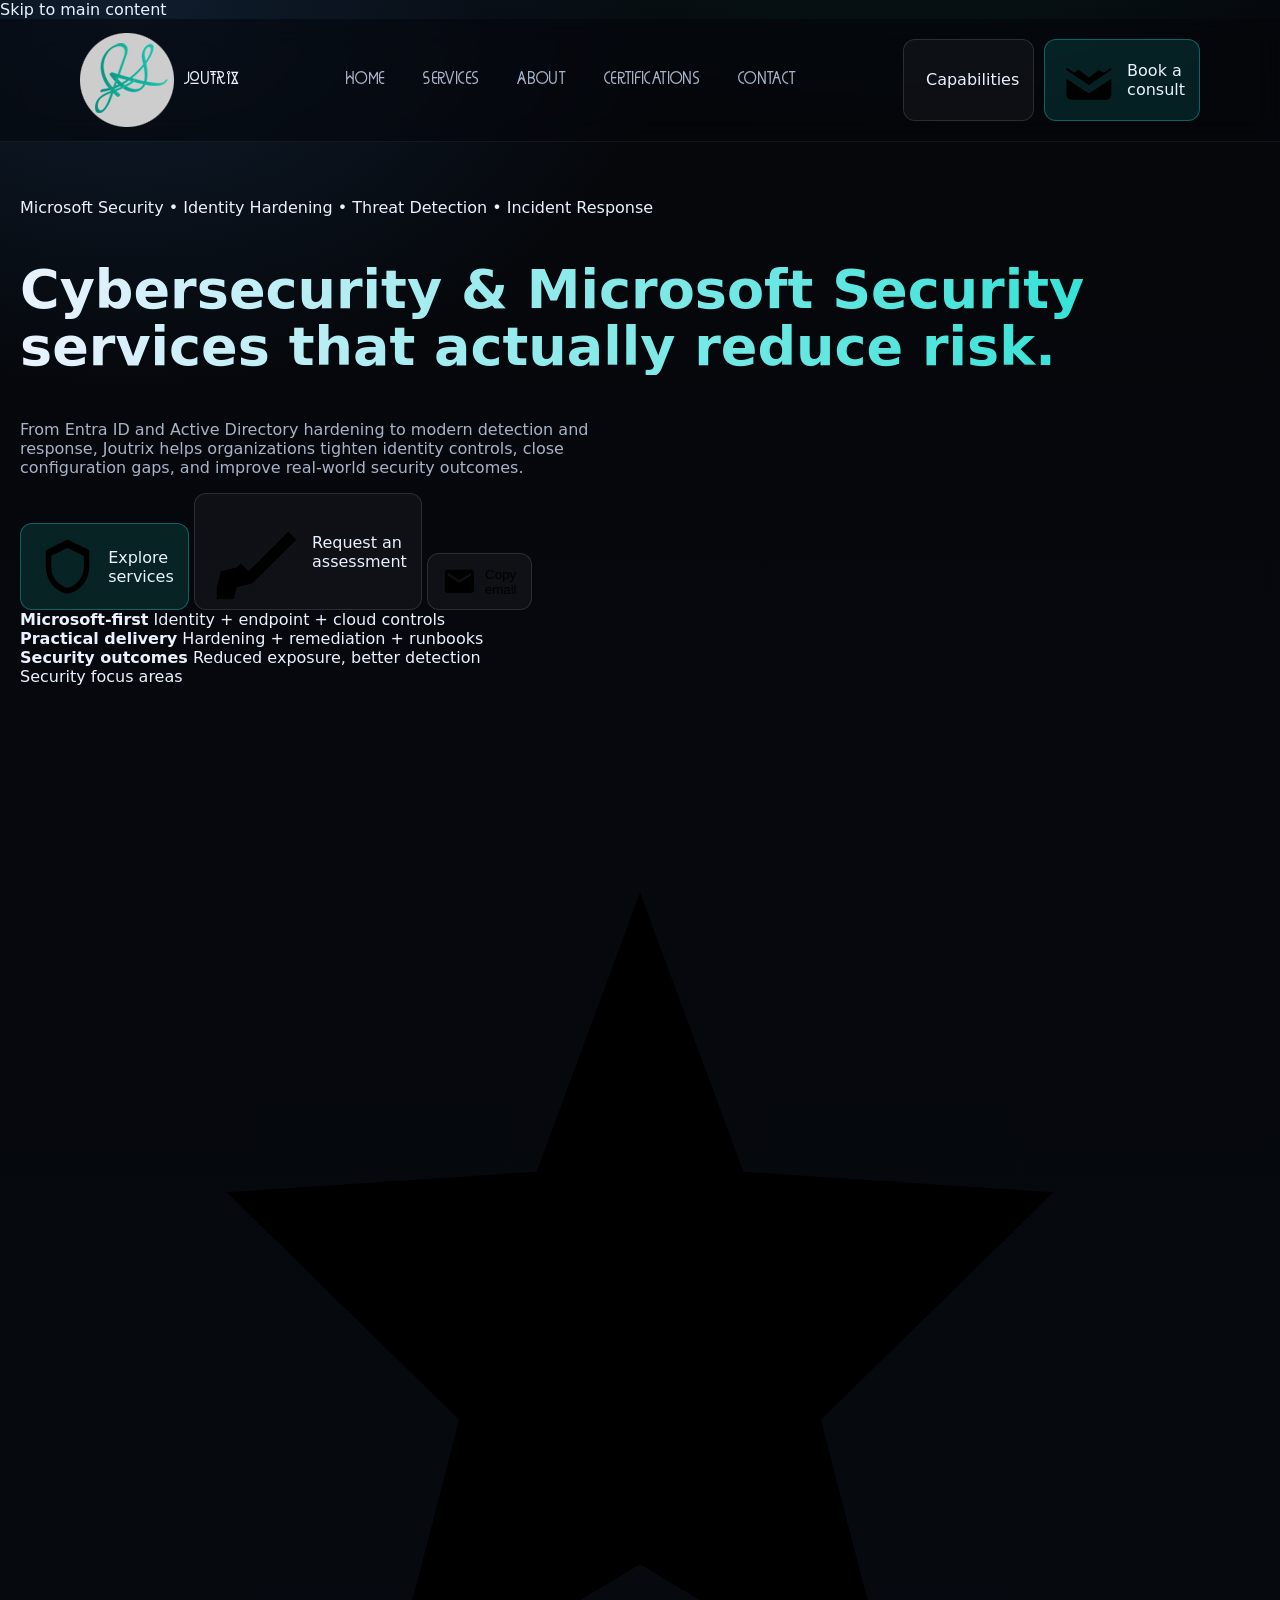
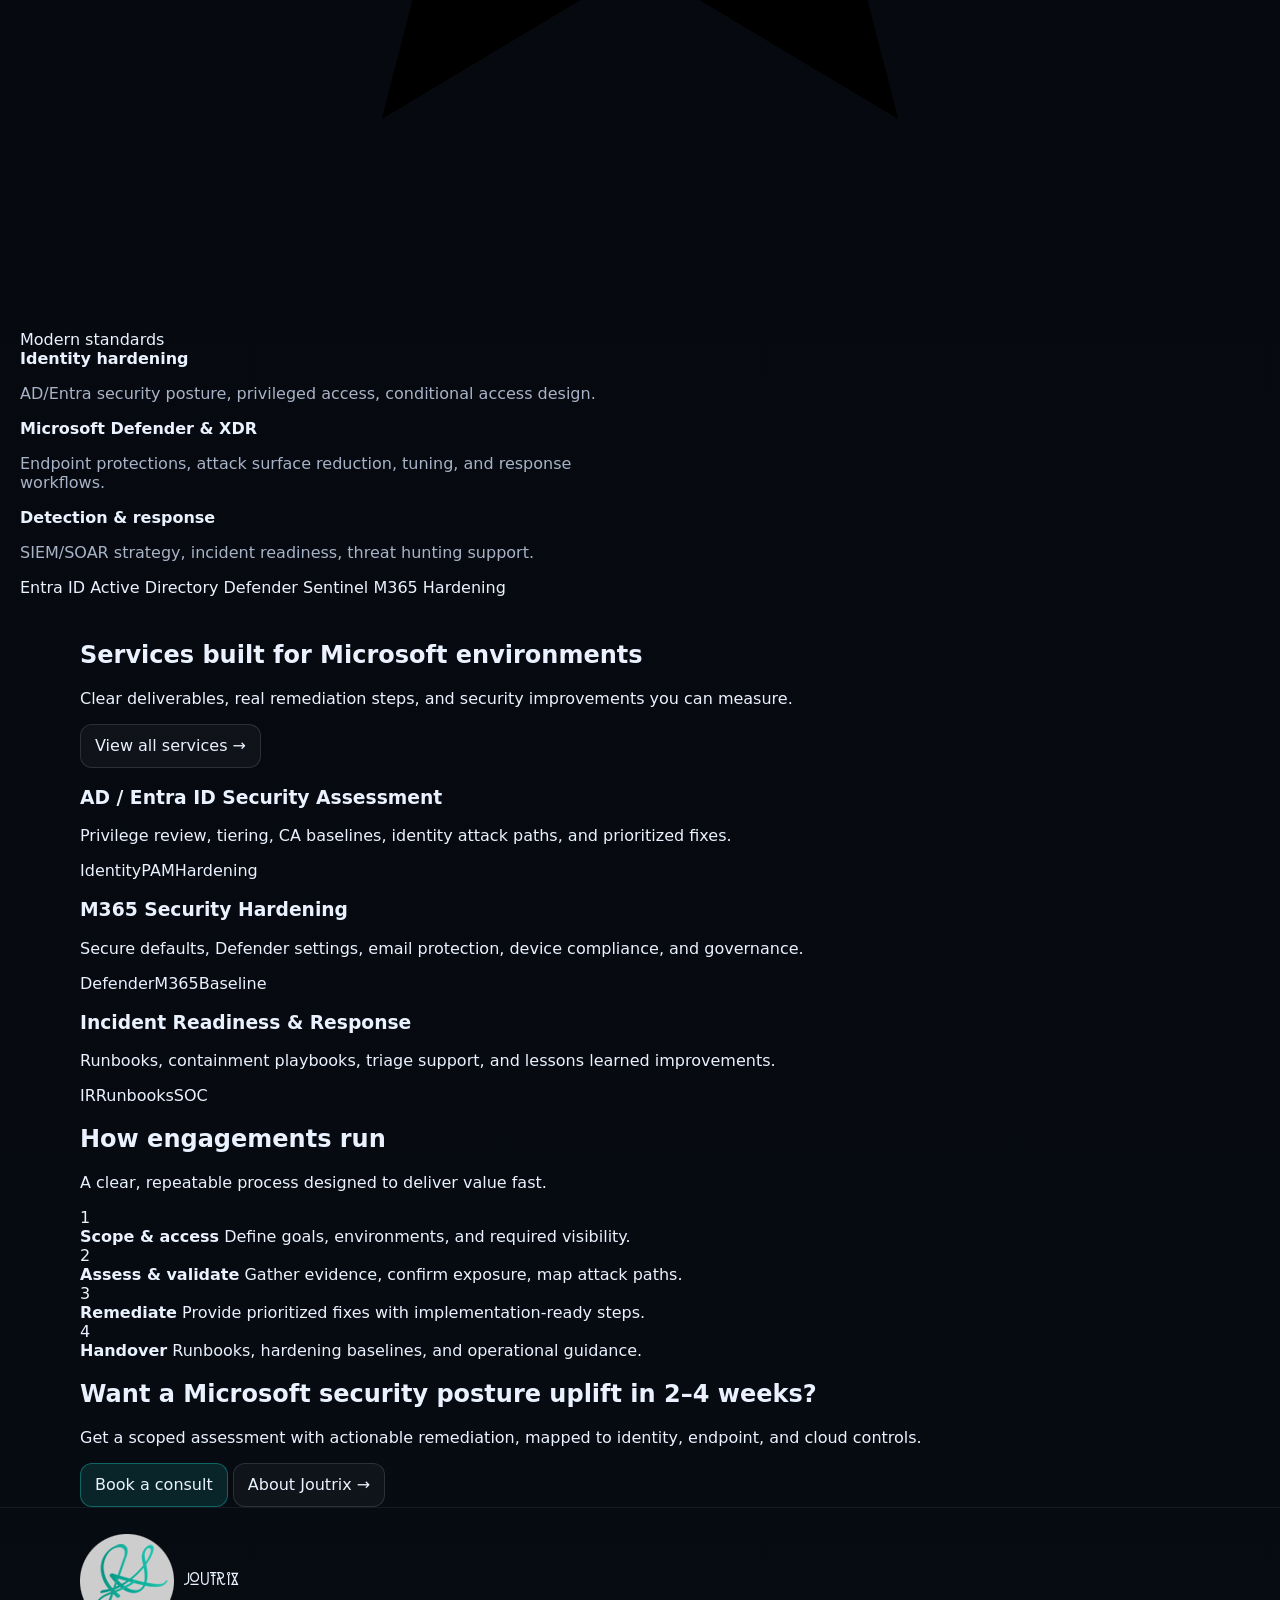
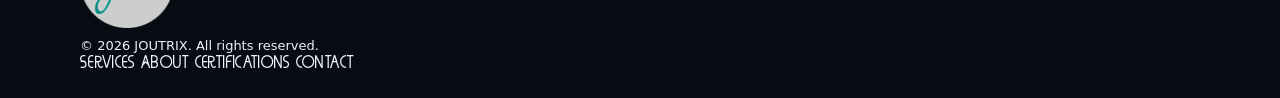
==== commit 12baba7e: "Update index.html" ====
--- a/index.html
+++ b/index.html
@@ -3,7 +3,7 @@
 <head>
   <meta charset="utf-8" />
   <meta name="viewport" content="width=device-width,initial-scale=1" />
-  <meta name="description" content="Joutrix Cybersecurity & Microsoft Security Services – hardening, detection, response, and advisory." />
+  <meta name="description" content="Joutrix Cybersecurity – hardening, detection, response, and advisory." />
   <meta name="robots" content="index, follow" />
   <link rel="canonical" href="https://tmp.joutrix.com/" />
   
@@ -19,7 +19,7 @@
   <link rel="icon" type="image/x-icon" href="/assets/favicon.ico" />
   <link rel="apple-touch-icon" href="/assets/favicon.ico" />
   
-  <title>Joutrix | Cybersecurity & Microsoft Security Services</title>
+  <title>JOUTRIX | Cybersecurity Advisory Services</title>
   <link rel="stylesheet" href="assets/styles.css" />
   
   <!-- Structured Data (Schema.org) -->
--- a/assets/styles.css
+++ b/assets/styles.css
@@ -1,8 +1,8 @@
 /* =========================
-  , responsive, no framework   JOUTRIX-STYLE CYBER THEME
+   JOUTRIX – Core Theme (CLEAN)
    ========================= */
 
-/* Custom font: Eastone (branding only) */
+/* Eastone (menu + footer only) */
 @font-face {
   font-family: "Eastone";
   src: url("./eastone.ttf") format("truetype");
@@ -12,42 +12,25 @@
 }
 
 :root{
-  --bg-0: #05070b;
-  --bg-1: #070b12;
-  --panel: #0b1220;
-  --panel-2: #0e1a2b;
-  --text: #eaf2ff;
-  --muted: #a7b3c7;
-  --muted-2:#7f8ba1;
+  --bg-0:#05070b;
+  --bg-1:#070b12;
+  --text:#eaf2ff;
+  --muted:#a7b3c7;
 
-  /* Accent */
-  --accent: #18e0d0;
-  --accent-2:#56fff2;
+  --accent:#18e0d0;
 
-  /* Borders / shadows */
-  --border: rgba(255,255,255,.08);
-  --border-2: rgba(24,224,208,.18);
-  --shadow: 0 10px 35px rgba(0,0,0,.45);
+  --border:rgba(255,255,255,.08);
+  --shadow:0 10px 35px rgba(0,0,0,.45);
 
-  /* Radii */
-  --r-lg: 18px;
-  --r-md: 14px;
-
-  /* Layout */
-  --max: 1160px;
-
-  /* Body typography (readable) */
-  --font: ui-sans-serif, system-ui, -apple-system, Segoe UI, Roboto,
-           Helvetica, Arial, "Apple Color Emoji","Segoe UI Emoji";
+  --max:1160px;
 }
 
-*{ box-sizing: border-box; }
-html{ scroll-behavior:smooth; }
+*{ box-sizing:border-box; }
 
 body{
   margin:0;
-  font-family: var(--font);
-  color: var(--text);
+  font-family: system-ui, -apple-system, Segoe UI, Roboto, Arial, sans-serif;
+  color:var(--text);
   background:
     radial-gradient(1200px 800px at 70% -10%, rgba(24,224,208,.18), transparent 55%),
     radial-gradient(900px 650px at 10% 0%, rgba(77,163,255,.14), transparent 60%),
@@ -55,103 +38,33 @@
   overflow-x:hidden;
 }
 
+img{ max-width:100%; display:block; }
 a{ color:inherit; text-decoration:none; }
-img{ max-width:100%; display:block; }
 
+/* Containers */
 .container{
-  max-width: var(--max);
-  margin: 0 auto;
-  padding: 0 20px;
-}
-/* Wider container (use only where needed, e.g., HERO) */
-.container-wide{
-  max-width: 1320px;   /* Feel free to try 1440px if you want it even wider */
-  margin: 0 auto;
-  padding: 0 20px;
+  max-width:var(--max);
+  margin:0 auto;
+  padding:0 20px;
 }
 
-/* =========================
-   Accessibility
-   ========================= */
-
-.skip-link{
-  position:absolute;
-  left:12px;
-  top:-60px;
-  padding:10px 14px;
-  background:var(--accent);
-  color:var(--bg-0);
-  font-weight:700;
-  border-radius:12px;
-  z-index:9999;
-  transition: top .2s ease;
-}
-.skip-link:focus{ top:12px; }
-
-.sr-only{
-  position:absolute;
-  width:1px; height:1px;
-  margin:-1px; padding:0;
-  overflow:hidden;
-  clip:rect(0,0,0,0);
-  white-space:nowrap;
-  border:0;
+/* OPTION 2 – Hero only */
+.container-wide{
+  max-width:1320px;
+  margin:0 auto;
+  padding:0 20px;
 }
 
-/* =========================
-   Background grid
-   ========================= */
-
-.bg-grid{
-  position: fixed;
-  inset: 0;
-  pointer-events:none;
-  opacity:.22;
-  mix-blend-mode: screen;
-  background:
-    linear-gradient(to right, rgba(255,255,255,.06) 1px, transparent 1px),
-    linear-gradient(to bottom, rgba(255,255,255,.06) 1px, transparent 1px);
-  background-size: 48px 48px;
-  mask-image: radial-gradient(600px 420px at 50% 12%, black 40%, transparent 75%);
+/* Header */
+header{
+  position:sticky;
+  top:0;
+  z-index:50;
+  background:rgba(5,7,11,.55);
+  backdrop-filter:blur(14px);
+  border-bottom:1px solid rgba(255,255,255,.06);
 }
 
-/* =========================
-   Glow utility
-   ========================= */
-
-.glow{
-  position: relative;
-  isolation: isolate;
-}
-.glow::after{
-  content:"";
-  position:absolute;
-  inset:-2px;
-  border-radius: inherit;
-  background: radial-gradient(
-    600px 240px at 30% 10%,
-    rgba(24,224,208,.18),
-    transparent 55%
-  );
-  filter: blur(10px);
-  z-index:-1;
-  pointer-events:none;
-}
-
-/* =========================
-   Header / Navigation
-   ========================= */
-
-header{
-  position: sticky;
-  top:0;
-  z-index:50;
-  border-bottom:1px solid rgba(255,255,255,.06);
-  background:rgba(5,7,11,.55);
-  backdrop-filter: blur(14px);
-}
-
-/* Grid-based header to prevent shifting */
 .nav{
   display:grid;
   grid-template-columns:auto 1fr auto;
@@ -162,112 +75,71 @@
 .brand{
   display:flex;
   align-items:center;
-  gap:12px;
-  font-weight:700;
+  gap:10px;
 }
 
-/* Logo image */
-.brand-logo{
-  width:24px;
-  height:24px;
-  border-radius:8px;
-  object-fit:contain;
-}
-
-/* Menu system uses EASTONE */
 .brand span,
 .navlinks a,
-.mobile-panel a,
-footer .brand span,
 footer a{
-  font-family:"Eastone", var(--font);
-  letter-spacing:0.35px;
+  font-family:"Eastone", system-ui;
+  letter-spacing:.35px;
 }
 
 /* Nav links */
 .navlinks{
   justify-self:center;
   display:flex;
-  align-items:center;
   gap:18px;
 }
+
 .navlinks a{
-  color:var(--muted);
-  font-size:14px;
   padding:8px 10px;
   border-radius:10px;
-  transition:.2s ease;
-}
-.navlinks a:hover,
-.navlinks a.active,
-.navlinks a[aria-current="page"]{
-  color:var(--text);
-  background:rgba(24,224,208,.10);
-  border:1px solid rgba(24,224,208,.30);
+  color:var(--muted);
 }
 
-/* CTA buttons */
+.navlinks a.active,
+.navlinks a:hover{
+  color:var(--text);
+  background:rgba(24,224,208,.12);
+}
+
+/* CTA */
 .nav-cta{
   justify-self:end;
   display:flex;
-  align-items:center;
   gap:10px;
 }
 
+/* Buttons */
 .btn{
   display:inline-flex;
   align-items:center;
-  justify-content:center;
-  gap:10px;
+  gap:8px;
   padding:10px 14px;
+  min-height:44px;
   border-radius:12px;
   border:1px solid rgba(255,255,255,.12);
   background:rgba(255,255,255,.04);
-  color:var(--text);
-  font-size:14px;
-  font-weight:600;
   cursor:pointer;
-  transition:.2s ease;
 }
-.btn:hover{
-  transform: translateY(-1px);
-  border-color:rgba(255,255,255,.20);
-}
+
 .btn-primary{
   border-color:rgba(24,224,208,.35);
-  background:linear-gradient(
-    180deg,
-    rgba(24,224,208,.16),
-    rgba(24,224,208,.05)
-  );
-  box-shadow:0 0 0 1px rgba(24,224,208,.08) inset,
-             0 16px 40px rgba(0,0,0,.25);
+  background:rgba(24,224,208,.12);
 }
 
-/* =========================
-   Burger button (OPTION B)
-   ========================= */
-
+/* Burger (Option B) */
 .burger{
   display:none;
+  position:relative;
   width:44px;
   height:44px;
   border-radius:14px;
   border:1px solid rgba(255,255,255,.16);
   background:rgba(255,255,255,.06);
-  box-shadow:
-    0 10px 26px rgba(0,0,0,.35),
-    0 0 0 1px rgba(24,224,208,.10) inset;
-  cursor:pointer;
-  position:relative;
 }
 
-/* visible icon */
-.burger .icon{
-  fill:rgba(234,242,255,.92);
-}
-
-/* 🔹 Teal “ping” indicator */
 .burger::after{
   content:"";
   position:absolute;
@@ -278,96 +150,35 @@
   border-radius:50%;
   background:var(--accent);
   box-shadow:0 0 14px rgba(24,224,208,.6);
-  opacity:.85;
 }
 
-/* hover */
-.burger:hover{
-  border-color:rgba(24,224,208,.45);
-  background:rgba(24,224,208,.10);
+/* Hero */
+.hero{
+  padding:56px 0 24px;
 }
 
-/* open state */
-.burger[aria-expanded="true"]{
-  border-color:rgba(24,224,208,.70);
-  background:rgba(24,224,208,.14);
-}
-.burger[aria-expanded="true"] .icon{
-  fill:var(--accent);
+.hero h1{
+  font-size:clamp(34px,4.3vw,54px);
+  line-height:1.05;
+  background:linear-gradient(90deg,#eaf2ff 0%,#18e0d0 100%);
+  -webkit-background-clip:text;
+  color:transparent;
 }
 
-/* =========================
-   Mobile panel
-   ========================= */
-
-.mobile-panel{
-  display:none;
-  padding:0 0 16px 0;
-}
-.mobile-panel[hidden]{ display:none !important; }
-.mobile-panel a{
-  display:flex;
-  align-items:center;
-  min-height:44px;
-  padding:12px 8px;
-  border-radius:12px;
+.hero p{
+  max-width:60ch;
   color:var(--muted);
 }
-.mobile-panel a:hover{
-  background:rgba(255,255,255,.04);
-  color:var(--text);
+
+/* Footer */
+footer{
+  padding:26px 0;
+  border-top:1px solid rgba(255,255,255,.06);
 }
 
-/* =========================
-   Footer
-   ========================= */
-
-footer{
-  padding:26px 0 46px;
-  color:var(--muted);
-  border-top:1px solid rgba(255,255,255,.06);
-  background:rgba(5,7,11,.35);
-}
-.footer-grid{
-  display:grid;
-  grid-template-columns:1.3fr .7fr;
-  gap:18px;
-}
-.footer-links{
-  display:flex;
-  flex-wrap:wrap;
-  justify-content:flex-end;
-  gap:12px;
-}
-.footer-links a{
-  padding:8px 10px;
-  border-radius:10px;
-}
-
-/* =========================
-   Responsive
-   ========================= */
-
+/* Mobile */
 @media (max-width:820px){
   .navlinks,
   .nav-cta{ display:none; }
-
-  .burger{
-    display:inline-grid;
-    place-items:center;
-  }
-
-  .mobile-panel{ display:block; }
-
-  .footer-grid{
-    grid-template-columns:1fr;
-  }
-  .footer-links{
-    justify-content:flex-start;
-  }
+  .burger{ display:inline-grid; place-items:center; }
 }
-
-/* Reduced motion */
-@media (prefers-reduced-motion: reduce){
-  *{ animation:none !important; transition:none !important; }
-}
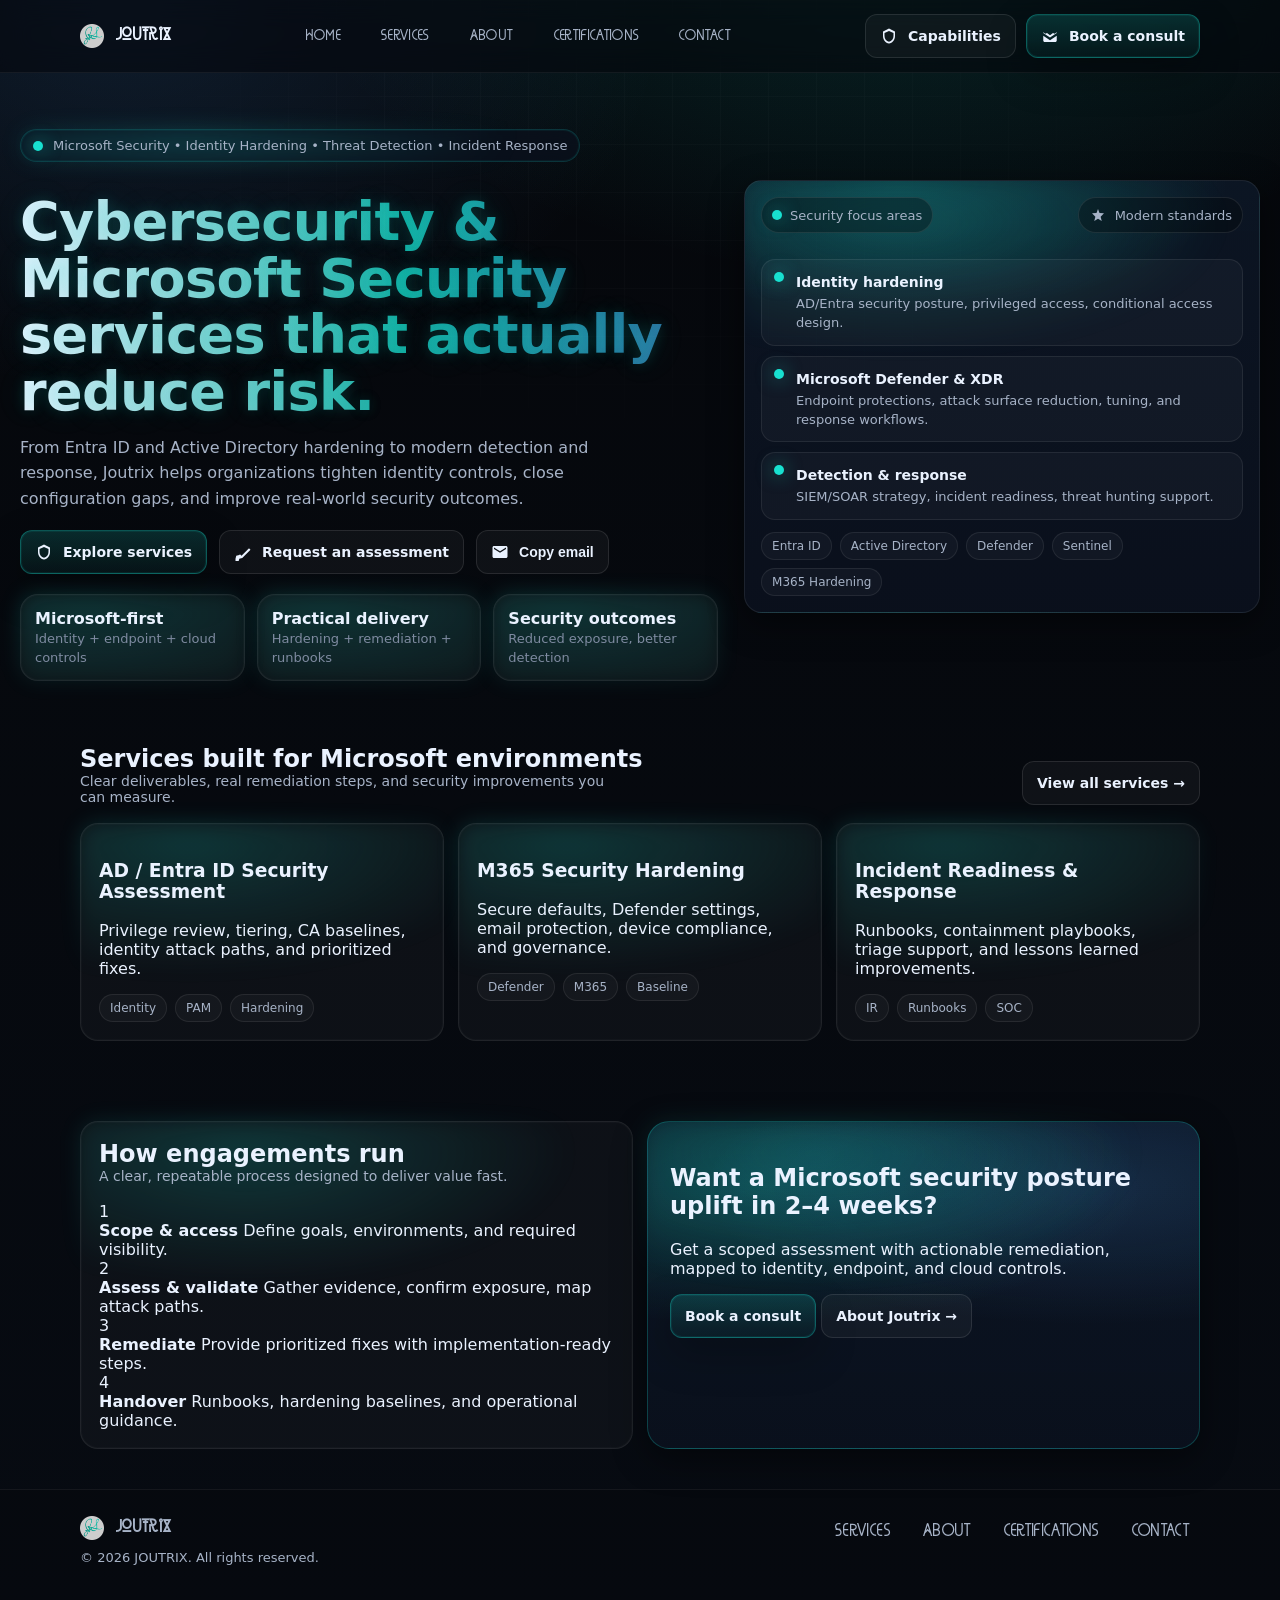
==== commit 00eed92f: "Fix HTML structure and defer script loading" ====
--- a/index.html
+++ b/index.html
@@ -136,7 +136,9 @@
                 <span>Reduced exposure, better detection</span>
               </div>
             </div>
-          <aside class="hero-card glow">
+          
+</div>
+<aside class="hero-card glow">
             <div class="top">
               <div class="badge">
                 <span class="dot" aria-hidden="true"></span>
@@ -308,6 +310,6 @@
   <script>
     document.getElementById('y').textContent = new Date().getFullYear();
   </script>
-  <script src="assets/script.js"></script>
+  <script src="assets/script.js" defer></script>
 </body>
 </html>
--- a/assets/styles.css
+++ b/assets/styles.css
@@ -1,35 +1,51 @@
 /* =========================
-   JOUTRIX – Core Theme (CLEAN)
+   JOUTRIX-STYLE CYBER THEME
+   Clean, modern, responsive
    ========================= */
 
-/* Eastone (menu + footer only) */
-@font-face {
-  font-family: "Eastone";
-  src: url("./eastone.ttf") format("truetype");
-  font-weight: 400;
-  font-style: normal;
-  font-display: swap;
+/* Eastone (branding only: menu + footer) */
+@font-face{
+  font-family:"Eastone";
+  src:url("./eastone.ttf") format("truetype");
+  font-weight:400;
+  font-style:normal;
+  font-display:swap;
 }
 
 :root{
   --bg-0:#05070b;
   --bg-1:#070b12;
+  --panel:#0b1220;
+  --panel-2:#0e1a2b;
+
   --text:#eaf2ff;
   --muted:#a7b3c7;
+  --muted-2:#7f8ba1;
 
   --accent:#18e0d0;
+  --accent-2:#56fff2;
+  --azure:#4da3ff;
 
   --border:rgba(255,255,255,.08);
+  --border-2:rgba(24,224,208,.18);
   --shadow:0 10px 35px rgba(0,0,0,.45);
 
+  --r-lg:18px;
+  --r-md:14px;
+
   --max:1160px;
-}
-
+
+  --font: ui-sans-serif, system-ui, -apple-system, Segoe UI, Roboto, Helvetica, Arial,
+          "Apple Color Emoji","Segoe UI Emoji";
+}
+
+/* Base */
 *{ box-sizing:border-box; }
+html{ scroll-behavior:smooth; }
 
 body{
   margin:0;
-  font-family: system-ui, -apple-system, Segoe UI, Roboto, Arial, sans-serif;
+  font-family: var(--font);
   color:var(--text);
   background:
     radial-gradient(1200px 800px at 70% -10%, rgba(24,224,208,.18), transparent 55%),
@@ -38,31 +54,103 @@
   overflow-x:hidden;
 }
 
+a{ color:inherit; text-decoration:none; }
 img{ max-width:100%; display:block; }
-a{ color:inherit; text-decoration:none; }
-
-/* Containers */
+
 .container{
   max-width:var(--max);
   margin:0 auto;
   padding:0 20px;
 }
 
-/* OPTION 2 – Hero only */
+/* Option 2: hero-only wider container */
 .container-wide{
   max-width:1320px;
   margin:0 auto;
   padding:0 20px;
 }
 
-/* Header */
+/* Accessibility */
+.skip-link{
+  position:absolute;
+  left:12px;
+  top:-60px;
+  background:var(--accent);
+  color:var(--bg-0);
+  padding:10px 14px;
+  z-index:9999;
+  font-weight:700;
+  border-radius:12px;
+  transition:top .2s ease;
+}
+.skip-link:focus{ top:12px; }
+
+.sr-only{
+  position:absolute;
+  width:1px;height:1px;
+  margin:-1px;padding:0;
+  overflow:hidden;clip:rect(0,0,0,0);
+  white-space:nowrap;border:0;
+}
+
+/* Background grid */
+.bg-grid{
+  position:fixed;
+  inset:0;
+  pointer-events:none;
+  opacity:.22;
+  mix-blend-mode:screen;
+  background:
+    linear-gradient(to right, rgba(255,255,255,.06) 1px, transparent 1px),
+    linear-gradient(to bottom, rgba(255,255,255,.06) 1px, transparent 1px);
+  background-size:48px 48px;
+  mask-image:radial-gradient(600px 420px at 50% 12%, black 40%, transparent 75%);
+}
+
+/* Glow utility */
+.glow{ position:relative; isolation:isolate; }
+.glow::after{
+  content:"";
+  position:absolute;
+  inset:-2px;
+  border-radius:inherit;
+  background:radial-gradient(600px 240px at 30% 10%, rgba(24,224,208,.18), transparent 55%);
+  filter:blur(10px);
+  z-index:-1;
+  pointer-events:none;
+}
+
+/* Pills / dots */
+.pill{
+  display:inline-flex;
+  align-items:center;
+  gap:10px;
+  padding:8px 12px;
+  border:1px solid var(--border-2);
+  background:rgba(11,18,32,.55);
+  border-radius:999px;
+  box-shadow:0 0 0 1px rgba(24,224,208,.06) inset;
+  backdrop-filter:blur(10px);
+  font-size:13px;
+  color:var(--muted);
+}
+
+.dot{
+  width:10px;height:10px;
+  border-radius:50%;
+  background:var(--accent);
+  box-shadow:0 0 18px rgba(24,224,208,.55);
+  flex:0 0 auto;
+}
+
+/* Header / Nav */
 header{
   position:sticky;
   top:0;
   z-index:50;
+  border-bottom:1px solid rgba(255,255,255,.06);
   background:rgba(5,7,11,.55);
   backdrop-filter:blur(14px);
-  border-bottom:1px solid rgba(255,255,255,.06);
 }
 
 .nav{
@@ -75,39 +163,54 @@
 .brand{
   display:flex;
   align-items:center;
-  gap:10px;
-}
-
+  gap:12px;
+  font-weight:700;
+}
+
+.brand-logo{
+  width:24px;height:24px;
+  border-radius:8px;
+  object-fit:contain;
+}
+
+/* Eastone only menu + footer */
 .brand span,
 .navlinks a,
+.mobile-panel a,
+footer .brand span,
 footer a{
-  font-family:"Eastone", system-ui;
+  font-family:"Eastone", var(--font);
   letter-spacing:.35px;
 }
 
-/* Nav links */
 .navlinks{
   justify-self:center;
   display:flex;
+  align-items:center;
   gap:18px;
 }
 
 .navlinks a{
+  color:var(--muted);
+  font-size:14px;
   padding:8px 10px;
   border-radius:10px;
-  color:var(--muted);
-}
-
+  border:1px solid transparent;
+  transition:.2s ease;
+}
+
+.navlinks a:hover,
 .navlinks a.active,
-.navlinks a:hover{
+.navlinks a[aria-current="page"]{
   color:var(--text);
-  background:rgba(24,224,208,.12);
-}
-
-/* CTA */
+  background:rgba(24,224,208,.10);
+  border-color:rgba(24,224,208,.30);
+}
+
 .nav-cta{
   justify-self:end;
   display:flex;
+  align-items:center;
   gap:10px;
 }
 
@@ -115,70 +218,300 @@
 .btn{
   display:inline-flex;
   align-items:center;
-  gap:8px;
+  justify-content:center;
+  gap:10px;
   padding:10px 14px;
   min-height:44px;
   border-radius:12px;
-  border:1px solid rgba(255,255,255,.12);
+  border:1px solid rgba(255,255,255,.10);
   background:rgba(255,255,255,.04);
+  color:var(--text);
+  font-size:14px;
+  font-weight:600;
+  transition:.2s ease;
   cursor:pointer;
 }
 
+.btn:hover{
+  transform:translateY(-1px);
+  border-color:rgba(255,255,255,.18);
+}
+
+.btn:focus-visible{
+  outline:2px solid var(--accent);
+  outline-offset:2px;
+}
+
 .btn-primary{
-  border-color:rgba(24,224,208,.35);
-  background:rgba(24,224,208,.12);
+  border-color:rgba(24,224,208,.32);
+  background:linear-gradient(180deg, rgba(24,224,208,.16), rgba(24,224,208,.05));
+  box-shadow:0 0 0 1px rgba(24,224,208,.08) inset, 0 16px 40px rgba(0,0,0,.25);
+}
+
+.btn-primary:hover{ border-color:rgba(24,224,208,.55); }
+
+.icon{
+  width:18px;height:18px;
+  display:inline-block;
+  fill:currentColor;
 }
 
 /* Burger (Option B) */
 .burger{
   display:none;
-  position:relative;
-  width:44px;
-  height:44px;
+  width:44px;height:44px;
   border-radius:14px;
   border:1px solid rgba(255,255,255,.16);
   background:rgba(255,255,255,.06);
-}
+  box-shadow:0 10px 26px rgba(0,0,0,.35), 0 0 0 1px rgba(24,224,208,.10) inset;
+  cursor:pointer;
+  position:relative;
+}
+
+.burger .icon{ fill:rgba(234,242,255,.92); }
 
 .burger::after{
   content:"";
   position:absolute;
-  top:10px;
-  right:10px;
-  width:6px;
-  height:6px;
+  top:10px; right:10px;
+  width:6px;height:6px;
   border-radius:50%;
   background:var(--accent);
   box-shadow:0 0 14px rgba(24,224,208,.6);
-}
-
-/* Hero */
-.hero{
-  padding:56px 0 24px;
+  opacity:.85;
+}
+
+.burger:hover{
+  border-color:rgba(24,224,208,.45);
+  background:rgba(24,224,208,.10);
+}
+
+.burger[aria-expanded="true"]{
+  background:rgba(24,224,208,.12);
+  border-color:var(--accent);
+}
+
+.burger[aria-expanded="true"] .icon{ fill:var(--accent); }
+
+/* Mobile panel */
+.mobile-panel{
+  display:none;
+  padding:0 0 16px 0;
+}
+
+.mobile-panel[hidden]{ display:none !important; }
+
+.mobile-panel a{
+  display:flex;
+  align-items:center;
+  min-height:44px;
+  padding:12px 8px;
+  border-radius:12px;
+  color:var(--muted);
+}
+
+.mobile-panel a:hover{
+  background:rgba(255,255,255,.04);
+  color:var(--text);
+}
+
+/* HERO */
+.hero{ padding:56px 0 24px; }
+
+.hero-grid{
+  display:grid;
+  grid-template-columns:minmax(520px, 1.15fr) minmax(420px, .85fr);
+  gap:26px;
+  align-items:start;
+  margin-top:18px;
 }
 
 .hero h1{
-  font-size:clamp(34px,4.3vw,54px);
+  font-size:clamp(34px, 4.3vw, 54px);
   line-height:1.05;
-  background:linear-gradient(90deg,#eaf2ff 0%,#18e0d0 100%);
+  margin:14px 0;
+  letter-spacing:-.6px;
+  text-shadow:0 0 14px rgba(24,224,208,.16), 0 0 34px rgba(24,224,208,.10);
+  background:linear-gradient(90deg, rgba(234,242,255,1) 0%, rgba(24,224,208,.75) 55%, rgba(77,163,255,.60) 100%);
   -webkit-background-clip:text;
+  background-clip:text;
   color:transparent;
 }
 
 .hero p{
+  color:var(--muted);
+  font-size:16px;
+  line-height:1.6;
+  margin:0 0 18px;
   max-width:60ch;
-  color:var(--muted);
+}
+
+.hero-actions{
+  display:flex;
+  flex-wrap:wrap;
+  gap:12px;
+  margin-top:16px;
+}
+
+.kpi{
+  display:grid;
+  grid-template-columns:repeat(3, 1fr);
+  gap:12px;
+  margin-top:20px;
+}
+
+.card{
+  border:1px solid var(--border);
+  border-radius:var(--r-lg);
+  background:rgba(255,255,255,.03);
+  padding:18px;
+  box-shadow:0 0 0 1px rgba(255,255,255,.02) inset;
+}
+
+.kpi .card{ padding:14px; }
+.kpi strong{ display:block; font-size:16px; }
+.kpi span{ color:var(--muted-2); font-size:13px; }
+
+.hero-card{
+  border:1px solid var(--border);
+  border-radius:var(--r-lg);
+  background:
+    radial-gradient(600px 240px at 30% 0%, rgba(24,224,208,.18), transparent 55%),
+    linear-gradient(180deg, rgba(14,26,43,.75), rgba(11,18,32,.8));
+  box-shadow:var(--shadow);
+  overflow:hidden;
+}
+
+.hero-card .top{
+  padding:16px 16px 0;
+  display:flex;
+  justify-content:space-between;
+  gap:10px;
+}
+
+.badge{
+  display:inline-flex;
+  align-items:center;
+  gap:8px;
+  font-size:13px;
+  color:var(--muted);
+  padding:8px 10px;
+  border-radius:999px;
+  border:1px solid rgba(255,255,255,.09);
+  background:rgba(5,7,11,.35);
+}
+
+.hero-card .content{ padding:14px 16px 16px; }
+
+.mini-list{ display:grid; gap:10px; margin-top:12px; }
+
+.mini-item{
+  display:flex;
+  gap:12px;
+  padding:12px;
+  border-radius:14px;
+  border:1px solid rgba(255,255,255,.08);
+  background:rgba(255,255,255,.03);
+  transition:.2s ease;
+}
+
+.mini-item:hover{
+  border-color:var(--accent);
+  background:rgba(24,224,208,.06);
+}
+
+.mini-item b{ font-size:14px; }
+.mini-item p{ margin:4px 0 0; color:var(--muted); font-size:13px; line-height:1.45; }
+
+.tags{ display:flex; flex-wrap:wrap; gap:8px; margin-top:12px; }
+
+.tag{
+  font-size:12px;
+  color:var(--muted);
+  padding:6px 10px;
+  border-radius:999px;
+  border:1px solid rgba(255,255,255,.08);
+  background:rgba(255,255,255,.03);
+  white-space:nowrap;
+}
+
+/* Sections */
+section{ padding:40px 0; }
+
+.section-title{
+  display:flex;
+  align-items:flex-end;
+  justify-content:space-between;
+  gap:16px;
+  margin-bottom:18px;
+}
+
+.section-title h2{ margin:0; font-size:24px; }
+
+.section-title p{ margin:0; color:var(--muted); font-size:14px; max-width:62ch; }
+
+.grid-3{ display:grid; grid-template-columns:repeat(3, 1fr); gap:14px; }
+
+.grid-2{ display:grid; grid-template-columns:repeat(2, 1fr); gap:14px; }
+
+/* CTA */
+.cta{
+  border-radius:22px;
+  border:1px solid rgba(24,224,208,.24);
+  background:
+    radial-gradient(700px 250px at 20% 20%, rgba(24,224,208,.20), transparent 55%),
+    radial-gradient(700px 250px at 80% 20%, rgba(77,163,255,.16), transparent 55%),
+    linear-gradient(180deg, rgba(14,26,43,.72), rgba(11,18,32,.78));
+  box-shadow:var(--shadow);
+  padding:22px;
 }
 
 /* Footer */
 footer{
-  padding:26px 0;
+  padding:26px 0 46px;
+  color:var(--muted);
   border-top:1px solid rgba(255,255,255,.06);
-}
-
-/* Mobile */
-@media (max-width:820px){
-  .navlinks,
-  .nav-cta{ display:none; }
+  background:rgba(5,7,11,.35);
+}
+
+.footer-grid{ display:grid; grid-template-columns:1.3fr .7fr; gap:18px; }
+
+.footer-links{ display:flex; flex-wrap:wrap; gap:12px; justify-content:flex-end; }
+
+.footer-links a{ padding:8px 10px; border-radius:10px; }
+
+.footer-links a:hover{ color:var(--text); background:rgba(255,255,255,.04); }
+
+/* Responsive */
+@media (max-width: 980px){
+  .hero-grid{ grid-template-columns:1fr; }
+  .grid-3{ grid-template-columns:1fr; }
+  .grid-2{ grid-template-columns:1fr; }
+  .kpi{ grid-template-columns:1fr; }
+}
+
+@media (max-width: 820px){
+  .navlinks, .nav-cta{ display:none; }
   .burger{ display:inline-grid; place-items:center; }
-}
+  .mobile-panel{ display:block; }
+  .footer-grid{ grid-template-columns:1fr; }
+  .footer-links{ justify-content:flex-start; }
+}
+
+@media (max-width: 768px){
+  .hero-actions{ flex-direction:column; align-items:stretch; }
+  .hero-actions .btn{ width:100%; justify-content:center; }
+  .kpi{ grid-template-columns:repeat(2, 1fr); }
+  .section-title{ flex-direction:column; align-items:flex-start; gap:12px; }
+}
+
+/* Reduced motion */
+@media (prefers-reduced-motion: reduce){
+  *,*::before,*::after{
+    animation-duration:.01ms !important;
+    animation-iteration-count:1 !important;
+    transition-duration:.01ms !important;
+    scroll-behavior:auto !important;
+  }
+  .btn:hover{ transform:none; }
+}
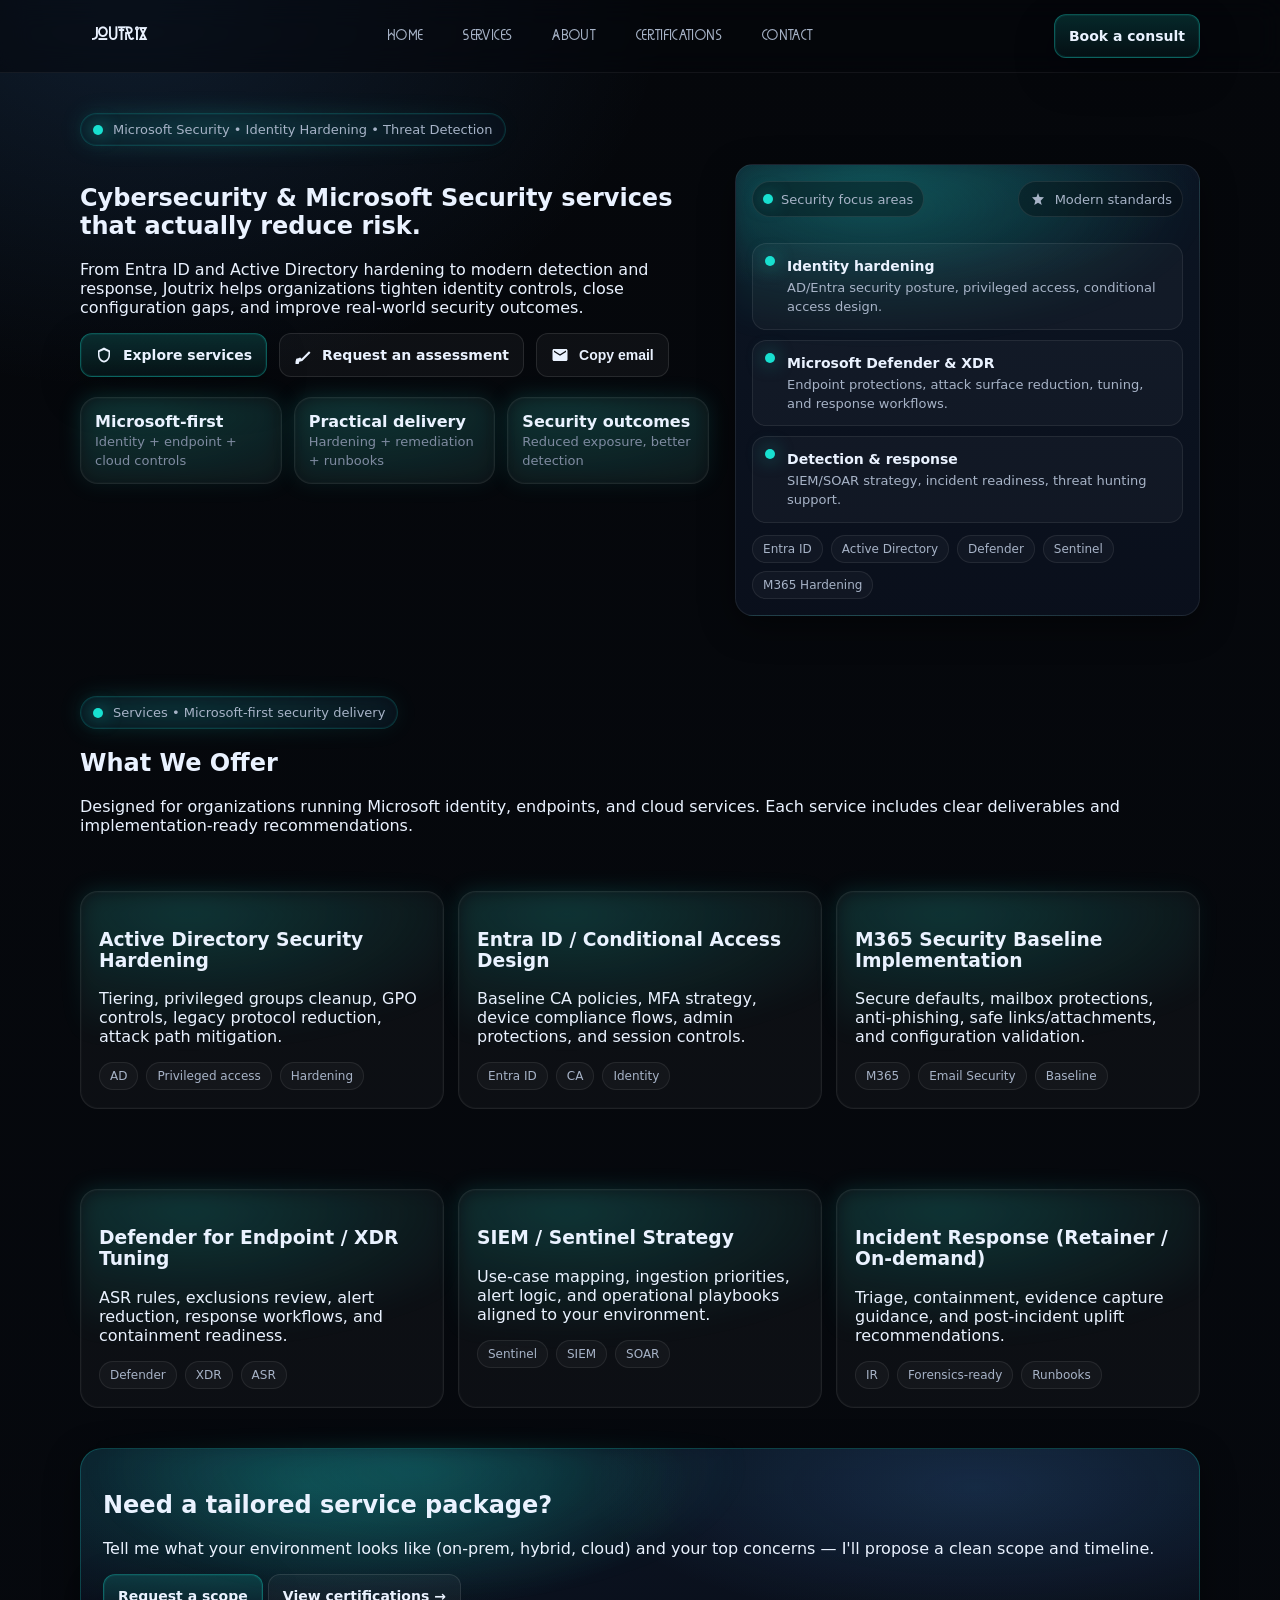
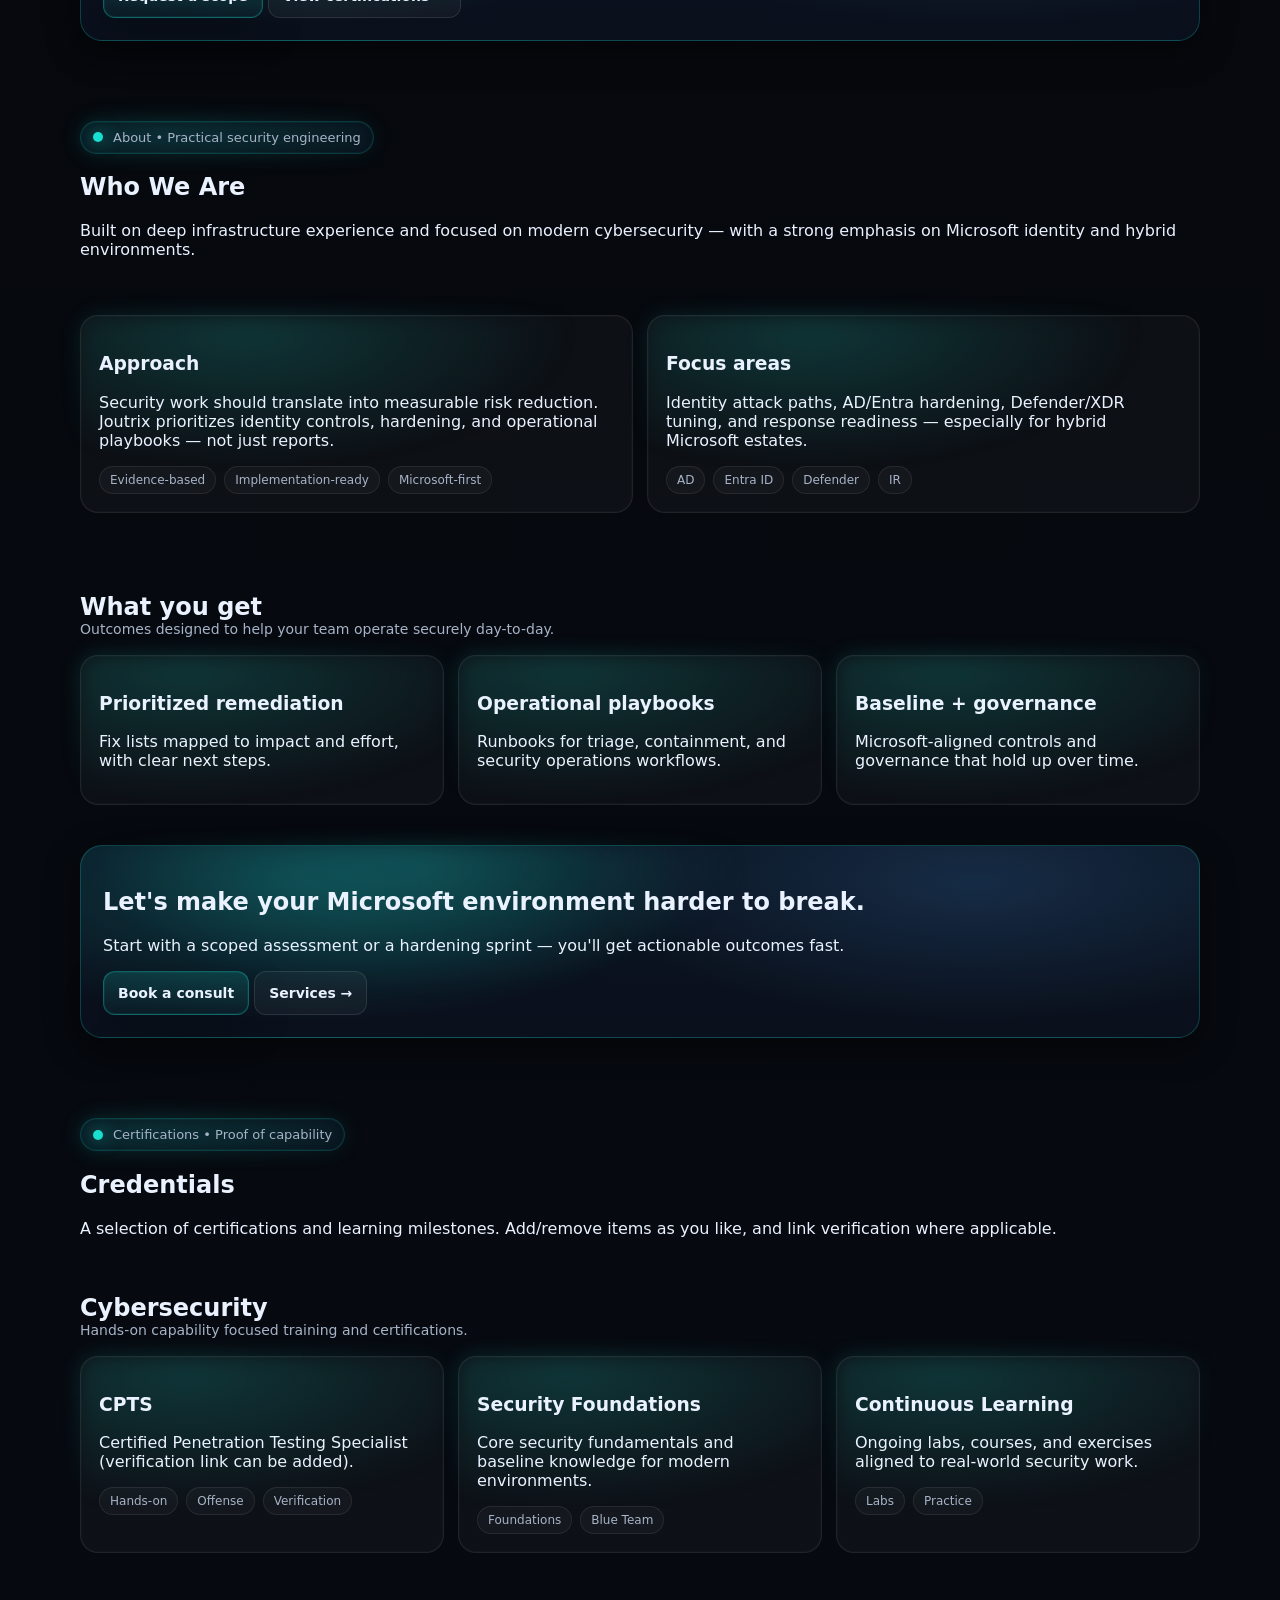
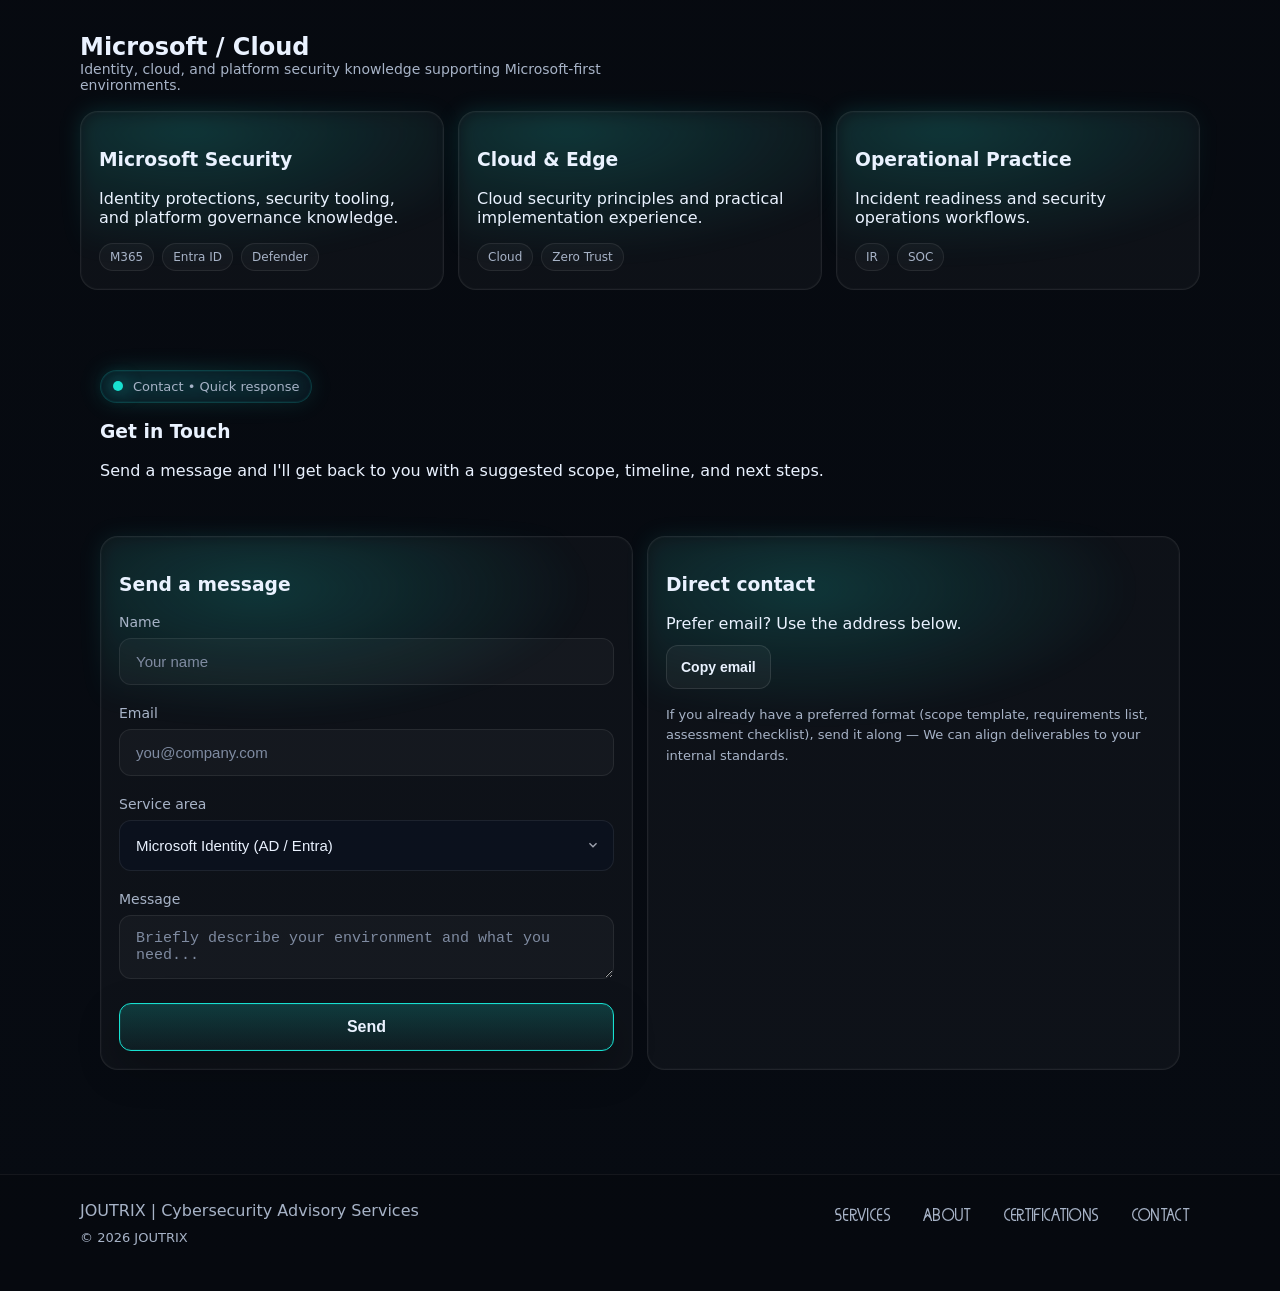
==== commit 00dc2384: "Add files via upload" ====
--- a/index.html
+++ b/index.html
@@ -3,313 +3,281 @@
 <head>
   <meta charset="utf-8" />
   <meta name="viewport" content="width=device-width,initial-scale=1" />
+  <title>JOUTRIX | Cybersecurity Advisory Services</title>
+  
+  <!-- Meta Description (Dynamic based on section) -->
   <meta name="description" content="Joutrix Cybersecurity – hardening, detection, response, and advisory." />
-  <meta name="robots" content="index, follow" />
-  <link rel="canonical" href="https://tmp.joutrix.com/" />
-  
-  <!-- Open Graph / Social -->
-  <meta property="og:type" content="website" />
-  <meta property="og:title" content="Joutrix | Microsoft Security Consulting" />
-  <meta property="og:description" content="Reduce risk with Entra ID hardening, Defender tuning, and incident response for Microsoft environments." />
-  <meta property="og:url" content="https://tmp.joutrix.com/" />
-  <meta property="og:image" content="https://tmp.joutrix.com/assets/og-image.jpg" />
-  <meta name="twitter:card" content="summary_large_image" />
+
+  <!-- Styles -->
+  <link rel="stylesheet" href="assets/styles.css" />
   
   <!-- Favicon & PWA -->
-  <link rel="icon" type="image/x-icon" href="/assets/favicon.ico" />
-  <link rel="apple-touch-icon" href="/assets/favicon.ico" />
-  
-  <title>JOUTRIX | Cybersecurity Advisory Services</title>
-  <link rel="stylesheet" href="assets/styles.css" />
-  
-  <!-- Structured Data (Schema.org) -->
-  <script type="application/ld+json">
-  {
-    "@context": "https://schema.org",
-    "@type": "ProfessionalService",
-    "name": "Joutrix",
-    "description": "Cybersecurity & Microsoft Security services: Entra ID hardening, Defender tuning, incident response.",
-    "url": "https://tmp.joutrix.com",
-    "priceRange": "$$",
-    "areaServed": "Worldwide"
-  }
-  </script>
+  <link rel="icon" type="image/x-icon" href="assets/favicon.ico" />
+  <link rel="apple-touch-icon" href="assets/favicon.ico" />
+  
 </head>
 <body>
-  <!-- Accessibility: Skip link -->
-  <a href="#main-content" class="skip-link">Skip to main content</a>
-  
-  <div class="bg-grid" aria-hidden="true"></div>
-
-  <header>
-    <div class="container">
-      <div class="nav">
-        <!-- NEW CODE -->
-        <a class="brand" href="index.html" aria-label="Joutrix Home">
-          <img src="assets/favicon.ico" alt="" aria-hidden="true" class="brand-logo" />
-          <span>JOUTRIX</span>
-        </a>
-
-        <nav class="navlinks" aria-label="Primary">
-          <a data-nav href="index.html">Home</a>
-          <a data-nav href="services.html">Services</a>
-          <a data-nav href="about.html">About</a>
-          <a data-nav href="certifications.html">Certifications</a>
-          <a data-nav href="contact.html">Contact</a>
-        </nav>
-
-        <div class="nav-cta">
-          <a class="btn" href="services.html">
-            <svg class="icon" viewBox="0 0 24 24" aria-hidden="true"><path d="M12 2l8 4v6c0 5-3.4 9.4-8 10-4.6-.6-8-5-8-10V6l8-4zm0 3.2L6 8v4c0 3.8 2.4 7.1 6 7.8 3.6-.7 6-4 6-7.8V8l-6-2.8z"/></svg>
-            Capabilities
-          </a>
-          <a class="btn btn-primary" href="contact.html">
-            <svg class="icon" viewBox="0 0 24 24" aria-hidden="true"><path d="M21 8V7l-3 2-2-1-4 3-4-3-2 1-3-2v1l9 6 9-6zm0 3.5l-9 6-9-6V18c0 1.1.9 2 2 2h14c1.1 0 2-.9 2-2v-6.5z"/></svg>
-            Book a consult
-          </a>
-        </div>
-
-        <button class="burger" data-burger aria-label="Open menu" aria-expanded="false" aria-controls="mobile-panel">
-          <svg class="icon" viewBox="0 0 24 24" aria-hidden="true">
-            <path d="M4 6h16v2H4V6zm0 5h16v2H4v-2zm0 5h16v2H4v-2z"/>
-          </svg>
-        </button>
-      </div>
-
-      <div class="mobile-panel" data-mobile-panel id="mobile-panel" hidden>
-        <div class="brand" style="padding: 12px 8px; margin-bottom: 8px;">
-          <img src="assets/favicon.ico" alt="" class="brand-logo" />
-          <span>JOUTRIX</span>
-        </div>
-        <a data-nav href="index.html">Home</a>
-        <a data-nav href="services.html">Services</a>
-        <a data-nav href="about.html">About</a>
-        <a data-nav href="certifications.html">Certifications</a>
-        <a data-nav href="contact.html">Contact</a>
-      </div>
-    </div>
-  </header>
-
+
+
+  <!-- ==================== HEADER (Shared) ==================== -->
+  <header id="main-header">
+	<div class="container">
+		<div class="nav">
+		<a class="brand" href="#home"><span class="brand-badge"></span><span>JOUTRIX</span></a>
+	
+		<nav class="navlinks" aria-label="Primary">
+			<a data-nav href="#home">Home</a>
+			<a data-nav href="#services">Services</a>
+			<a data-nav href="#about">About</a>
+			<a data-nav href="#certifications">Certifications</a>
+			<a data-nav href="#contact">Contact</a>
+		</nav>
+	
+		<!-- Fixed: Only "Book a consult" button -->
+		<div class="nav-cta">
+			<a class="btn btn-primary" href="#contact">Book a consult</a>
+		</div>
+	
+		<button class="burger" data-burger aria-label="Open menu">
+			<svg class="icon" viewBox="0 0 24 24"><path d="M4 6h16v2H4V6zm0 5h16v2H4v-2zm0 5h16v2H4v-2z"/></svg>
+		</button>
+		</div>
+	
+		<div class="mobile-panel" data-mobile-panel id="mobile-panel">
+			<a data-nav href="#home">Home</a>
+			<a data-nav href="#services">Services</a>
+			<a data-nav href="#about">About</a>
+			<a data-nav href="#certifications">Certifications</a>
+			<a data-nav href="#contact">Contact</a>
+		</div>
+	</div>
+	</header>
+
+
+  <!-- ==================== MAIN CONTENT (Continuous Flow) ==================== -->
   <main id="main-content">
-    <section class="hero">
-      <div class="container-wide">
-        <div class="pill glow">
-          <span class="dot" aria-hidden="true"></span>
-          Microsoft Security • Identity Hardening • Threat Detection • Incident Response
-        </div>
-
-        <div class="hero-grid">
-          <div>
-            <h1>Cybersecurity & Microsoft Security services that actually reduce risk.</h1>
-            <p>
-              From Entra ID and Active Directory hardening to modern detection and response,
-              Joutrix helps organizations tighten identity controls, close configuration gaps,
-              and improve real-world security outcomes.
-            </p>
-
-            <div class="hero-actions">
-              <a class="btn btn-primary" href="services.html">
-                <svg class="icon" viewBox="0 0 24 24" aria-hidden="true"><path d="M12 2l8 4v6c0 5-3.4 9.4-8 10-4.6-.6-8-5-8-10V6l8-4zm0 3.2L6 8v4c0 3.8 2.4 7.1 6 7.8 3.6-.7 6-4 6-7.8V8l-6-2.8z"/></svg>
-                Explore services
-              </a>
-              <a class="btn" href="contact.html">
-                <svg class="icon" viewBox="0 0 24 24" aria-hidden="true"><path d="M2 21l1-4 4-1 11-11 4 4-11 11-4 1-1 4H2zm6-6l2 2 10-10-2-2L8 15z"/></svg>
-                Request an assessment
-              </a>
-              <button class="btn" data-copy="connect@joutrix.com" type="button">
-                <svg class="icon" viewBox="0 0 24 24" aria-hidden="true"><path d="M20 4H4c-1.1 0-2 .9-2 2v12c0 1.1.9 2 2 2h16c1.1 0 2-.9 2-2V6c0-1.1-.9-2-2-2zm0 4l-8 5-8-5V6l8 5 8-5v2z"/></svg>
-                Copy email
-              </button>
+    
+    <!-- HOME SECTION (Hero + KPIs) -->
+    <section id="home" class="hero-section" style="scroll-margin-top: 80px;">
+		<div class="container">
+			<div class="pill glow"><span class="dot"></span> Microsoft Security • Identity Hardening • Threat Detection</div>
+		
+			<div class="hero-grid">
+			<!-- Left Column -->
+			<div>
+				<h1>Cybersecurity & Microsoft Security services that actually reduce risk.</h1>
+				<p>From Entra ID and Active Directory hardening to modern detection and response, Joutrix helps organizations tighten identity controls, close configuration gaps, and improve real-world security outcomes.</p>
+		
+				<div class="hero-actions">
+				<a class="btn btn-primary" href="#services"><svg class="icon" viewBox="0 0 24 24"><path d="M12 2l8 4v6c0 5-3.4 9.4-8 10-4.6-.6-8-5-8-10V6l8-4zm0 3.2L6 8v4c0 3.8 2.4 7.1 6 7.8 3.6-.7 6-4 6-7.8V8l-6-2.8z"/></svg> Explore services</a>
+				<a class="btn" href="#contact"><svg class="icon" viewBox="0 0 24 24"><path d="M2 21l1-4 4-1 11-11 4 4-11 11-4 1-1 4H2zm6-6l2 2 10-10-2-2L8 15z"/></svg> Request an assessment</a>
+				<button class="btn" data-copy="connect@joutrix.com" type="button"><svg class="icon" viewBox="0 0 24 24"><path d="M20 4H4c-1.1 0-2 .9-2 2v12c0 1.1.9 2 2 2h16c1.1 0 2-.9 2-2V6c0-1.1-.9-2-2-2zm0 4l-8 5-8-5V6l8 5 8-5v2z"/></svg> Copy email</button>
+				</div>
+		
+				<div class="kpi">
+				<!-- KPI Cards now use unified styles with glow effect -->
+				<div class="card glow"><strong>Microsoft-first</strong><span>Identity + endpoint + cloud controls</span></div>
+				<div class="card glow"><strong>Practical delivery</strong><span>Hardening + remediation + runbooks</span></div>
+				<div class="card glow"><strong>Security outcomes</strong><span>Reduced exposure, better detection</span></div>
+				</div>
+			</div>
+		
+			<!-- Right Column (Hero Card Side Panel) -->
+			<aside class="hero-card glow">
+				<div class="top">
+				<div class="badge"><span class="dot"></span>Security focus areas</div>
+				<div class="badge"><svg class="icon" viewBox="0 0 24 24"><path d="M12 17l-5 3 1.5-5.8L4 9.8l6-.4L12 4l2 5.4 6 .4-4.5 4.4L17 20z"/></svg>Modern standards</div>
+				</div>
+				<div class="content">
+				<div class="mini-list">
+					<div class="mini-item"><span class="dot"></span><div><b>Identity hardening</b><p>AD/Entra security posture, privileged access, conditional access design.</p></div></div>
+					<div class="mini-item"><span class="dot"></span><div><b>Microsoft Defender & XDR</b><p>Endpoint protections, attack surface reduction, tuning, and response workflows.</p></div></div>
+					<div class="mini-item"><span class="dot"></span><div><b>Detection & response</b><p>SIEM/SOAR strategy, incident readiness, threat hunting support.</p></div></div>
+				</div>
+				<div class="tags" aria-label="Tags">
+					<span class="tag">Entra ID</span><span class="tag">Active Directory</span><span class="tag">Defender</span><span class="tag">Sentinel</span><span class="tag">M365 Hardening</span>
+				</div>
+				</div>
+			</aside>
+			</div>
+		</div>
+		</section>
+
+    <!-- SERVICES SECTION (Standard Width) -->
+    <section id="services" class="page-section" style="scroll-margin-top: 80px;">
+      <div class="container">
+        <div class="pagehead">
+          <div class="pill glow"><span class="dot"></span> Services • Microsoft-first security delivery</div>
+          <h1>What We Offer</h1>
+          <p>Designed for organizations running Microsoft identity, endpoints, and cloud services. Each service includes clear deliverables and implementation-ready recommendations.</p>
+        </div>
+
+        <section class="grid-3">
+          <div class="card glow"><h3>Active Directory Security Hardening</h3><p>Tiering, privileged groups cleanup, GPO controls, legacy protocol reduction, attack path mitigation.</p><div class="tags"><span class="tag">AD</span><span class="tag">Privileged access</span><span class="tag">Hardening</span></div></div>
+          <div class="card glow"><h3>Entra ID / Conditional Access Design</h3><p>Baseline CA policies, MFA strategy, device compliance flows, admin protections, and session controls.</p><div class="tags"><span class="tag">Entra ID</span><span class="tag">CA</span><span class="tag">Identity</span></div></div>
+          <div class="card glow"><h3>M365 Security Baseline Implementation</h3><p>Secure defaults, mailbox protections, anti-phishing, safe links/attachments, and configuration validation.</p><div class="tags"><span class="tag">M365</span><span class="tag">Email Security</span><span class="tag">Baseline</span></div></div>
+        </section>
+
+        <section class="grid-3">
+          <div class="card glow"><h3>Defender for Endpoint / XDR Tuning</h3><p>ASR rules, exclusions review, alert reduction, response workflows, and containment readiness.</p><div class="tags"><span class="tag">Defender</span><span class="tag">XDR</span><span class="tag">ASR</span></div></div>
+          <div class="card glow"><h3>SIEM / Sentinel Strategy</h3><p>Use-case mapping, ingestion priorities, alert logic, and operational playbooks aligned to your environment.</p><div class="tags"><span class="tag">Sentinel</span><span class="tag">SIEM</span><span class="tag">SOAR</span></div></div>
+          <div class="card glow"><h3>Incident Response (Retainer / On-demand)</h3><p>Triage, containment, evidence capture guidance, and post-incident uplift recommendations.</p><div class="tags"><span class="tag">IR</span><span class="tag">Forensics-ready</span><span class="tag">Runbooks</span></div></div>
+        </section>
+
+        <section class="cta glow">
+          <h2>Need a tailored service package?</h2>
+          <p>Tell me what your environment looks like (on-prem, hybrid, cloud) and your top concerns — I'll propose a clean scope and timeline.</p>
+          <div class="row">
+            <a class="btn btn-primary" href="#contact">Request a scope</a>
+            <a class="btn" href="#certifications">View certifications →</a>
+          </div>
+        </section>
+      </div>
+    </section>
+
+    <!-- ABOUT SECTION (Standard Width) -->
+    <section id="about" class="page-section" style="scroll-margin-top: 80px;">
+      <div class="container">
+        <div class="pagehead">
+          <div class="pill glow"><span class="dot"></span> About • Practical security engineering</div>
+          <h1>Who We Are</h1>
+          <p>Built on deep infrastructure experience and focused on modern cybersecurity — with a strong emphasis on Microsoft identity and hybrid environments.</p>
+        </div>
+
+        <section class="grid-2">
+          <div class="card glow"><h3>Approach</h3><p>Security work should translate into measurable risk reduction. Joutrix prioritizes identity controls, hardening, and operational playbooks — not just reports.</p><div class="tags"><span class="tag">Evidence-based</span><span class="tag">Implementation-ready</span><span class="tag">Microsoft-first</span></div></div>
+          <div class="card glow"><h3>Focus areas</h3><p>Identity attack paths, AD/Entra hardening, Defender/XDR tuning, and response readiness — especially for hybrid Microsoft estates.</p><div class="tags"><span class="tag">AD</span><span class="tag">Entra ID</span><span class="tag">Defender</span><span class="tag">IR</span></div></div>
+        </section>
+
+        <section>
+          <div class="section-title">
+            <div><h2>What you get</h2><p>Outcomes designed to help your team operate securely day-to-day.</p></div>
+          </div>
+          <div class="grid-3">
+            <div class="card glow"><h3>Prioritized remediation</h3><p>Fix lists mapped to impact and effort, with clear next steps.</p></div>
+            <div class="card glow"><h3>Operational playbooks</h3><p>Runbooks for triage, containment, and security operations workflows.</p></div>
+            <div class="card glow"><h3>Baseline + governance</h3><p>Microsoft-aligned controls and governance that hold up over time.</p></div>
+          </div>
+        </section>
+
+        <section class="cta glow">
+          <h2>Let's make your Microsoft environment harder to break.</h2>
+          <p>Start with a scoped assessment or a hardening sprint — you'll get actionable outcomes fast.</p>
+          <div class="row">
+            <a class="btn btn-primary" href="#contact">Book a consult</a>
+            <a class="btn" href="#services">Services →</a>
+          </div>
+        </section>
+      </div>
+    </section>
+
+    <!-- CERTIFICATIONS SECTION (Standard Width) -->
+    <section id="certifications" class="page-section" style="scroll-margin-top: 80px;">
+      <div class="container">
+        <div class="pagehead">
+          <div class="pill glow"><span class="dot"></span> Certifications • Proof of capability</div>
+          <h1>Credentials</h1>
+          <p>A selection of certifications and learning milestones. Add/remove items as you like, and link verification where applicable.</p>
+        </div>
+
+        <section>
+          <div class="section-title">
+            <div><h2>Cybersecurity</h2><p>Hands-on capability focused training and certifications.</p></div>
+          </div>
+          <div class="grid-3">
+            <div class="card glow"><h3>CPTS</h3><p>Certified Penetration Testing Specialist (verification link can be added).</p><div class="tags"><span class="tag">Hands-on</span><span class="tag">Offense</span><span class="tag">Verification</span></div></div>
+            <div class="card glow"><h3>Security Foundations</h3><p>Core security fundamentals and baseline knowledge for modern environments.</p><div class="tags"><span class="tag">Foundations</span><span class="tag">Blue Team</span></div></div>
+            <div class="card glow"><h3>Continuous Learning</h3><p>Ongoing labs, courses, and exercises aligned to real-world security work.</p><div class="tags"><span class="tag">Labs</span><span class="tag">Practice</span></div></div>
+          </div>
+        </section>
+
+        <section>
+          <div class="section-title">
+            <div><h2>Microsoft / Cloud</h2><p>Identity, cloud, and platform security knowledge supporting Microsoft-first environments.</p></div>
+          </div>
+          <div class="grid-3">
+            <div class="card glow"><h3>Microsoft Security</h3><p>Identity protections, security tooling, and platform governance knowledge.</p><div class="tags"><span class="tag">M365</span><span class="tag">Entra ID</span><span class="tag">Defender</span></div></div>
+            <div class="card glow"><h3>Cloud & Edge</h3><p>Cloud security principles and practical implementation experience.</p><div class="tags"><span class="tag">Cloud</span><span class="tag">Zero Trust</span></div></div>
+            <div class="card glow"><h3>Operational Practice</h3><p>Incident readiness and security operations workflows.</p><div class="tags"><span class="tag">IR</span><span class="tag">SOC</span></div></div>
+          </div>
+        </section>
+
+<!--        <section class="cta glow">
+          <h2>Want this page to match your LinkedIn exactly?</h2>
+          <p>If you paste your "Licenses & certifications" list (or link them), I'll convert it into this layout with verification icons and clean grouping.</p>
+          <div class="row">
+            <a class="btn btn-primary" href="#contact">Contact</a>
+            <a class="btn" href="#services">Services →</a>
+          </div>
+        </section>
+      </div>
+    </section> -->
+
+    <!-- CONTACT SECTION (Standard Width) -->
+    <!-- CONTACT SECTION -->
+	<section id="contact" class="page-section" style="scroll-margin-top: 80px;">
+      <div class="container">
+        <div class="pagehead">
+          <div class="pill glow"><span class="dot"></span> Contact • Quick response</div>
+          <h1>Get in Touch</h1>
+          <p>Send a message and I'll get back to you with a suggested scope, timeline, and next steps.</p>
+        </div>
+
+        <section class="grid-2">
+          <div class="card glow">
+            <h3>Send a message</h3>
+            <form action="#" method="post">
+              <div class="field"><label for="name">Name</label><input id="name" name="name" placeholder="Your name" required /></div>
+              <div class="field"><label for="email">Email</label><input id="email" name="email" placeholder="you@company.com" type="email" required /></div>
+              <div class="field"><label for="topic">Service area</label><select id="topic" name="topic">
+                <option>Microsoft Identity (AD / Entra)</option>
+                <option>Active Directory Hardening</option>
+                <option>M365 hardening</option>
+                <option>Other</option>
+              </select></div>
+              <div class="field"><label for="msg">Message</label><textarea id="msg" name="msg" placeholder="Briefly describe your environment and what you need..."></textarea></div>
+              <button class="btn btn-primary" type="submit">Send</button>
+              <!-- <div style="color:var(--muted-2); font-size:12px;">Note: form action is placeholder. If you want, I'll wire it to your Cloudflare Worker endpoint.</div>-->
+            </form>
+          </div>
+          <div class="card glow">
+            <h3>Direct contact</h3>
+            <p style="margin-bottom:12px;">Prefer email? Use the address below.</p>
+            <!--<div class="mini-item"><span class="dot"></span><div><b>Email</b><p>connect@joutrix.com</p></div></div> -->
+            <div style="margin-top:12px; display:flex; gap:10px; flex-wrap:wrap;">
+              <button class="btn" data-copy="connect@joutrix.com" type="button">Copy email</button>
+              <!-- <a class="btn" href="#services">View services →</a> -->
             </div>
-
-            <div class="kpi">
-              <div class="card glow">
-                <strong>Microsoft-first</strong>
-                <span>Identity + endpoint + cloud controls</span>
-              </div>
-              <div class="card glow">
-                <strong>Practical delivery</strong>
-                <span>Hardening + remediation + runbooks</span>
-              </div>
-              <div class="card glow">
-                <strong>Security outcomes</strong>
-                <span>Reduced exposure, better detection</span>
-              </div>
-            </div>
-          
-</div>
-<aside class="hero-card glow">
-            <div class="top">
-              <div class="badge">
-                <span class="dot" aria-hidden="true"></span>
-                Security focus areas
-              </div>
-              <div class="badge">
-                <svg class="icon" viewBox="0 0 24 24" aria-hidden="true"><path d="M12 17l-5 3 1.5-5.8L4 9.8l6-.4L12 4l2 5.4 6 .4-4.5 4.4L17 20z"/></svg>
-                Modern standards
-              </div>
-            </div>
-
-            <div class="content">
-              <div class="mini-list">
-                <div class="mini-item">
-                  <span class="dot" aria-hidden="true"></span>
-                  <div>
-                    <b>Identity hardening</b>
-                    <p>AD/Entra security posture, privileged access, conditional access design.</p>
-                  </div>
-                </div>
-                <div class="mini-item">
-                  <span class="dot" aria-hidden="true"></span>
-                  <div>
-                    <b>Microsoft Defender & XDR</b>
-                    <p>Endpoint protections, attack surface reduction, tuning, and response workflows.</p>
-                  </div>
-                </div>
-                <div class="mini-item">
-                  <span class="dot" aria-hidden="true"></span>
-                  <div>
-                    <b>Detection & response</b>
-                    <p>SIEM/SOAR strategy, incident readiness, threat hunting support.</p>
-                  </div>
-                </div>
-              </div>
-
-              <div class="tags" aria-label="Tags">
-                <span class="tag">Entra ID</span>
-                <span class="tag">Active Directory</span>
-                <span class="tag">Defender</span>
-                <span class="tag">Sentinel</span>
-                <span class="tag">M365 Hardening</span>
-              </div>
-            </div>
-          </aside>
-        </div>
+            <div style="margin-top:16px; color:var(--muted); font-size:13px; line-height:1.6;">If you already have a preferred format (scope template, requirements list, assessment checklist), send it along — We can align deliverables to your internal standards.</div>
+          </div>
+        </section>
       </div>
     </section>
 
-    <section>
-      <div class="container">
-        <div class="section-title">
-          <div>
-            <h2>Services built for Microsoft environments</h2>
-            <p>Clear deliverables, real remediation steps, and security improvements you can measure.</p>
-          </div>
-          <a class="btn" href="services.html">View all services →</a>
-        </div>
-
-        <div class="grid-3">
-          <div class="card glow">
-            <h3>AD / Entra ID Security Assessment</h3>
-            <p>Privilege review, tiering, CA baselines, identity attack paths, and prioritized fixes.</p>
-            <div class="tags">
-              <span class="tag">Identity</span><span class="tag">PAM</span><span class="tag">Hardening</span>
-            </div>
-          </div>
-
-          <div class="card glow">
-            <h3>M365 Security Hardening</h3>
-            <p>Secure defaults, Defender settings, email protection, device compliance, and governance.</p>
-            <div class="tags">
-              <span class="tag">Defender</span><span class="tag">M365</span><span class="tag">Baseline</span>
-            </div>
-          </div>
-
-          <div class="card glow">
-            <h3>Incident Readiness & Response</h3>
-            <p>Runbooks, containment playbooks, triage support, and lessons learned improvements.</p>
-            <div class="tags">
-              <span class="tag">IR</span><span class="tag">Runbooks</span><span class="tag">SOC</span>
-            </div>
-          </div>
-        </div>
-      </div>
-    </section>
-
-    <section>
-      <div class="container">
-        <div class="grid-2">
-          <div class="card glow">
-            <div class="section-title">
-              <div>
-                <h2>How engagements run</h2>
-                <p>A clear, repeatable process designed to deliver value fast.</p>
-              </div>
-            </div>
-
-            <div class="timeline">
-              <div class="step">
-                <div class="num">1</div>
-                <div>
-                  <b>Scope & access</b>
-                  <span>Define goals, environments, and required visibility.</span>
-                </div>
-              </div>
-              <div class="step">
-                <div class="num">2</div>
-                <div>
-                  <b>Assess & validate</b>
-                  <span>Gather evidence, confirm exposure, map attack paths.</span>
-                </div>
-              </div>
-              <div class="step">
-                <div class="num">3</div>
-                <div>
-                  <b>Remediate</b>
-                  <span>Provide prioritized fixes with implementation-ready steps.</span>
-                </div>
-              </div>
-              <div class="step">
-                <div class="num">4</div>
-                <div>
-                  <b>Handover</b>
-                  <span>Runbooks, hardening baselines, and operational guidance.</span>
-                </div>
-              </div>
-            </div>
-          </div>
-
-          <div class="cta glow">
-            <h2>Want a Microsoft security posture uplift in 2–4 weeks?</h2>
-            <p>
-              Get a scoped assessment with actionable remediation, mapped to identity, endpoint,
-              and cloud controls.
-            </p>
-            <div class="row">
-              <a class="btn btn-primary" href="contact.html">Book a consult</a>
-              <a class="btn" href="about.html">About Joutrix →</a>
-            </div>
-          </div>
-        </div>
-      </div>
-    </section>
-
   </main>
 
-  <footer>
+  <!-- ==================== FOOTER (Shared) ==================== -->
+  <footer id="main-footer">
     <div class="container">
       <div class="footer-grid">
         <div>
-          <div class="brand">
-            <img src="assets/favicon.ico" alt="" aria-hidden="true" class="brand-logo" />
-            <span>JOUTRIX</span>
-          </div>
-          <div style="margin-top:10px; font-size:13px;">© <span id="y"></span> JOUTRIX. All rights reserved.</div>
-        </div>
-
-        <div class="footer-links" aria-label="Footer">
-          <a href="services.html">Services</a>
-          <a href="about.html">About</a>
-          <a href="certifications.html">Certifications</a>
-          <a href="contact.html">Contact</a>
+          <div>JOUTRIX | Cybersecurity Advisory Services</div>
+          <div style="margin-top:10px; font-size:13px;">© <span id="y"></span> JOUTRIX</div>
+        </div>
+        <div class="footer-links">
+          <a href="#services">Services</a>
+          <a href="#about">About</a>
+          <a href="#certifications">Certifications</a>
+          <a href="#contact">Contact</a>
         </div>
       </div>
     </div>
   </footer>
 
-  <script>
-    document.getElementById('y').textContent = new Date().getFullYear();
-  </script>
-  <script src="assets/script.js" defer></script>
+  <!-- ==================== SCRIPTS ==================== -->
+  <script>document.getElementById('y').textContent = new Date().getFullYear();</script>
+  
+  <!-- Mobile Menu Toggle Logic (Ensure this matches your script.js) -->
+  <script src="assets/script.js"></script>
 </body>
 </html>
--- a/assets/styles.css
+++ b/assets/styles.css
@@ -154,8 +154,8 @@
 }
 
 .nav{
-  display:grid;
-  grid-template-columns:auto 1fr auto;
+  display:flex;
+  justify-content:space-between;
   align-items:center;
   padding:14px 0;
 }
@@ -165,6 +165,21 @@
   align-items:center;
   gap:12px;
   font-weight:700;
+}
+
+/* Space between brand and burger */
+.burger {
+  margin-left: auto; /* Pushes burger to the right side */
+}
+
+@media (max-width: 980px){
+  .burger {
+    margin-left: 20px;
+  }
+}
+
+.nav-cta{
+  display:none;
 }
 
 .brand-logo{
@@ -515,3 +530,192 @@
   }
   .btn:hover{ transform:none; }
 }
+
+/* ==================== FORM STYLING FIX ==================== */
+form {
+  max-width: 500px;
+}
+
+form .field {
+  margin-bottom: 20px;
+}
+
+form label {
+  display: block;
+  font-size: 14px;
+  margin-bottom: 8px;
+  color: var(--muted);
+  font-weight: 500;
+}
+
+/* Form inputs with proper border and padding */
+form input, form textarea, form select {
+  width: 100%;
+  padding: 14px 16px;
+  background-color: rgba(255, 255, 255, 0.03);
+  border: 1px solid var(--border);
+  border-radius: 12px;
+  color: var(--text);
+  font-size: 15px;
+  transition: all 0.2s ease;
+}
+
+form input::placeholder, form textarea::placeholder {
+  color: var(--muted-2);
+}
+
+form input:focus, form textarea:focus, form select:focus {
+  outline: none;
+  border-color: var(--accent);
+  box-shadow: 0 0 0 3px rgba(24, 224, 208, 0.15);
+}
+
+/* Send button styling */
+form .btn {
+  width: 100%;
+  justify-content: center;
+  font-size: 16px;
+  padding: 14px;
+}
+
+form .btn-primary {
+  background: linear-gradient(180deg, rgba(24, 224, 208, 0.2), rgba(24, 224, 208, 0.05));
+  border-color: var(--accent);
+}
+
+form .btn-primary:hover {
+  background: linear-gradient(180deg, rgba(24, 224, 208, 0.3), rgba(24, 224, 208, 0.1));
+}
+
+/* Form note styling */
+form .note {
+  margin-top: 16px;
+  font-size: 12px;
+  line-height: 1.5;
+  color: var(--muted-2);
+  padding: 12px 14px;
+  border-radius: 8px;
+  background: rgba(255, 255, 255, 0.02);
+  border-left: 3px solid var(--border-2);
+}
+
+/* Direct contact card */
+.direct-contact .mini-item {
+  margin-bottom: 14px;
+  padding: 14px;
+  background: rgba(255, 255, 255, 0.03);
+  border-radius: 12px;
+  border: 1px solid var(--border);
+}
+
+.direct-contact .mini-item:last-child {
+  margin-bottom: 0;
+}
+
+/* Contact email link */
+.email-link {
+  color: var(--text);
+  text-decoration: underline;
+  font-size: 14px;
+}
+
+.email-link:hover {
+  color: var(--accent);
+}
+
+/* Email copy button in direct contact */
+.direct-contact .btn {
+  min-height: auto;
+  padding: 10px 16px;
+  font-size: 14px;
+}
+
+/* Contact section spacing */
+#contact {
+  padding-bottom: 24px;
+}
+/* ==================== SELECT/DROPDOWN FIX ==================== */
+
+/* Fix all select elements - most specific selector */
+form select,
+select {
+  appearance: none;
+  background-color: rgba(255, 255, 255, 0.03) !important;
+  background-image: url("data:image/svg+xml,%3Csvg xmlns='http://www.w3.org/2000/svg' width='16' height='16' viewBox='0 0 24 24' fill='%23A0A5B0'%3E%3Cpath d='M7.41 8.59L12 13.17l4.59-4.58L18 10l-6 6-6-6 1.41-1.41z'/%3E%3C/svg%3E");
+  background-repeat: no-repeat;
+  background-position: right 12px center;
+  border: 1px solid var(--border) !important;
+  border-radius: 12px !important;
+  color: var(--text) !important;
+  font-size: 15px;
+  padding: 14px 16px;
+  line-height: 1.4;
+  min-height: 48px;
+  transition: all 0.2s ease;
+}
+
+/* Fix select on dark backgrounds specifically */
+form select {
+  background-color: rgba(11, 18, 32, 0.7) !important;
+  color: var(--text) !important;
+}
+
+/* Dropdown option styling */
+select option {
+  background-color: #0E1A2B !important; /* Dark panel color from CSS vars */
+  color: var(--text) !important;
+  padding: 8px 12px !important;
+  font-size: 15px;
+}
+
+/* Dropdown option hover */
+select option:hover {
+  background-color: rgba(24, 224, 208, 0.1) !important; /* Accent color transparent */
+}
+
+/* Select focus state */
+form select:focus {
+  outline: none;
+  border-color: var(--accent);
+  box-shadow: 0 0 0 3px rgba(24, 224, 208, 0.15) !important;
+}
+
+/* Fix Chrome/WebKit-specific select appearance */
+select::-ms-expand {
+  display: none;
+}
+
+/* Custom arrow styling - works on most browsers */
+.form-select-wrapper::after {
+  content: " ▼";
+  font-size: 12px;
+  color: var(--muted);
+  position: absolute;
+  right: 14px;
+  top: 50%;
+  transform: translateY(-50%);
+  pointer-events: none;
+}
+
+/* Firefox-specific fix */
+select:-moz-placeholder {
+  opacity: 1 !important;
+  color: var(--muted-2) !important;
+}
+
+select::-webkit-input-placeholder {
+  color: var(--muted-2) !important;
+  opacity: 0.8;
+}
+
+select::-moz-placeholder {
+  color: var(--muted-2) !important;
+  opacity: 0.8;
+}
+
+/* Ensure placeholder is visible on dark backgrounds */
+form select::placeholder,
+form textarea::placeholder {
+  color: var(--muted-2) !important;
+}
+
